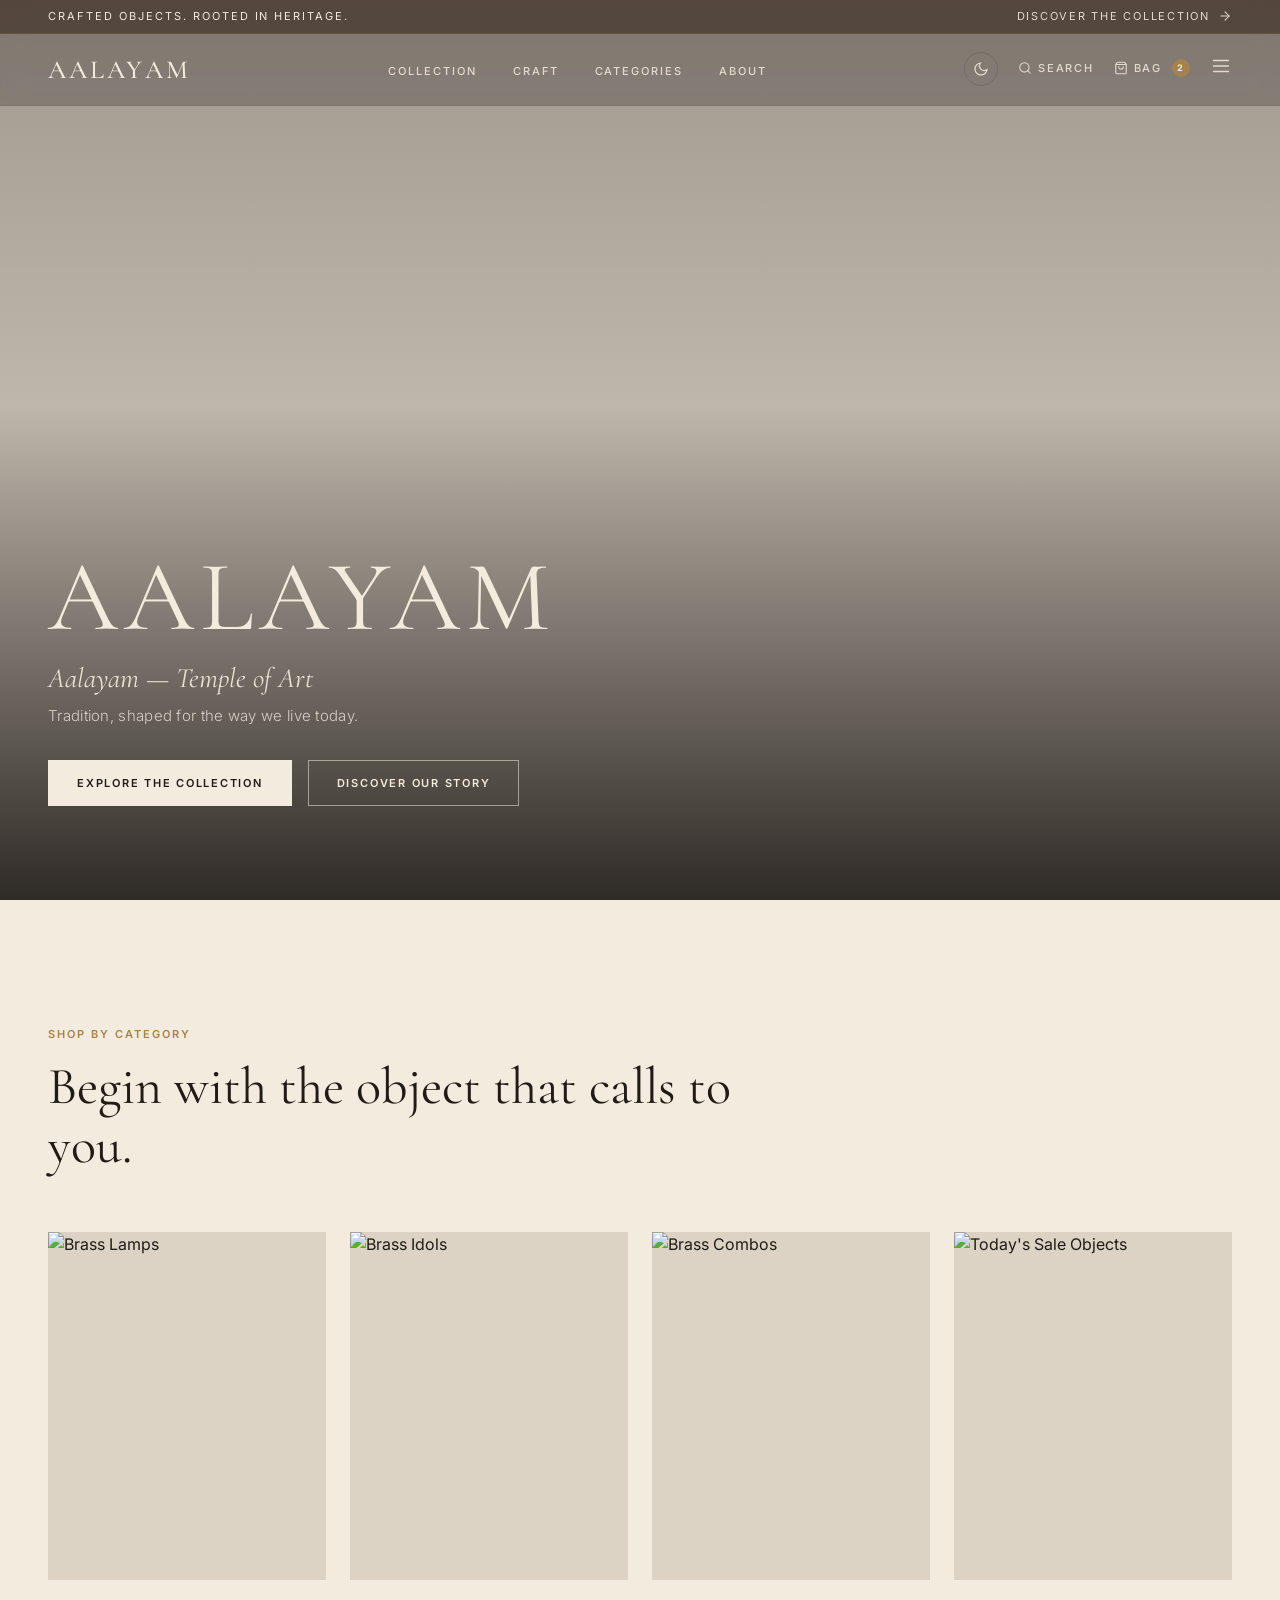
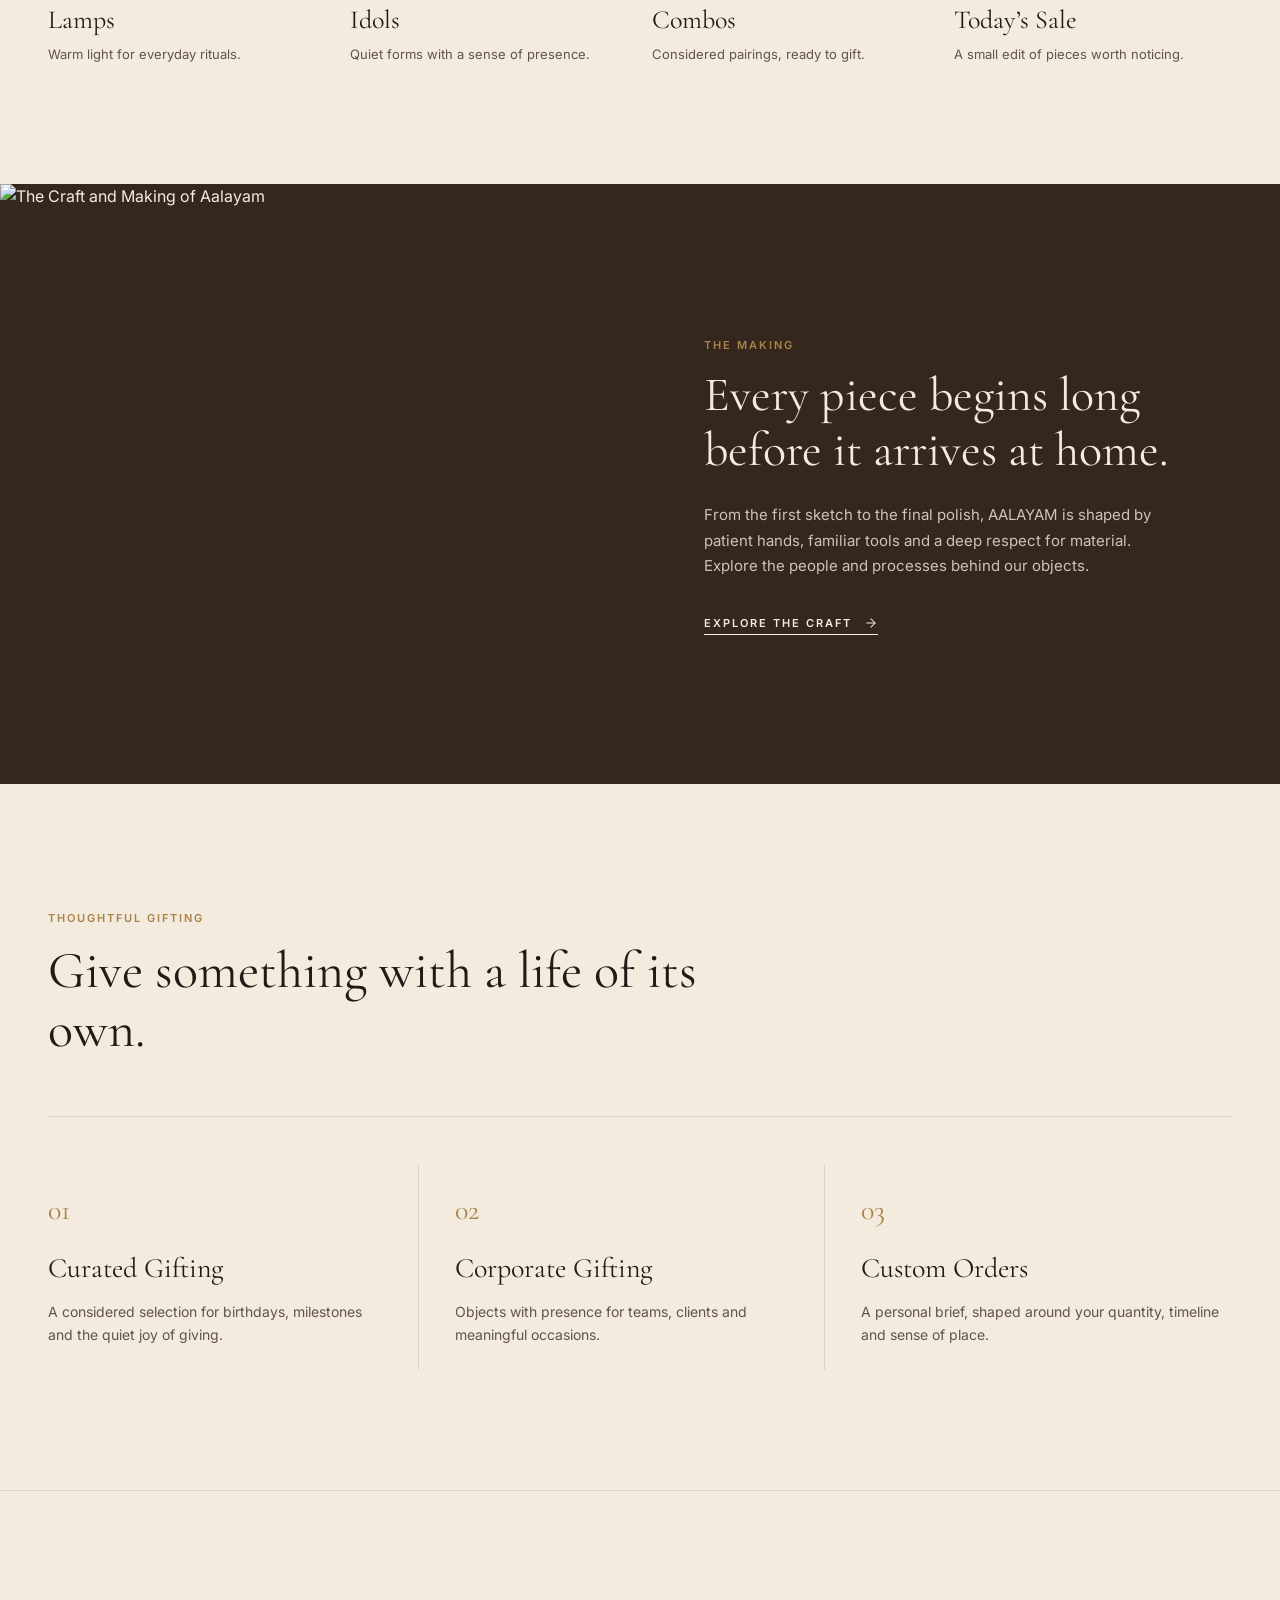
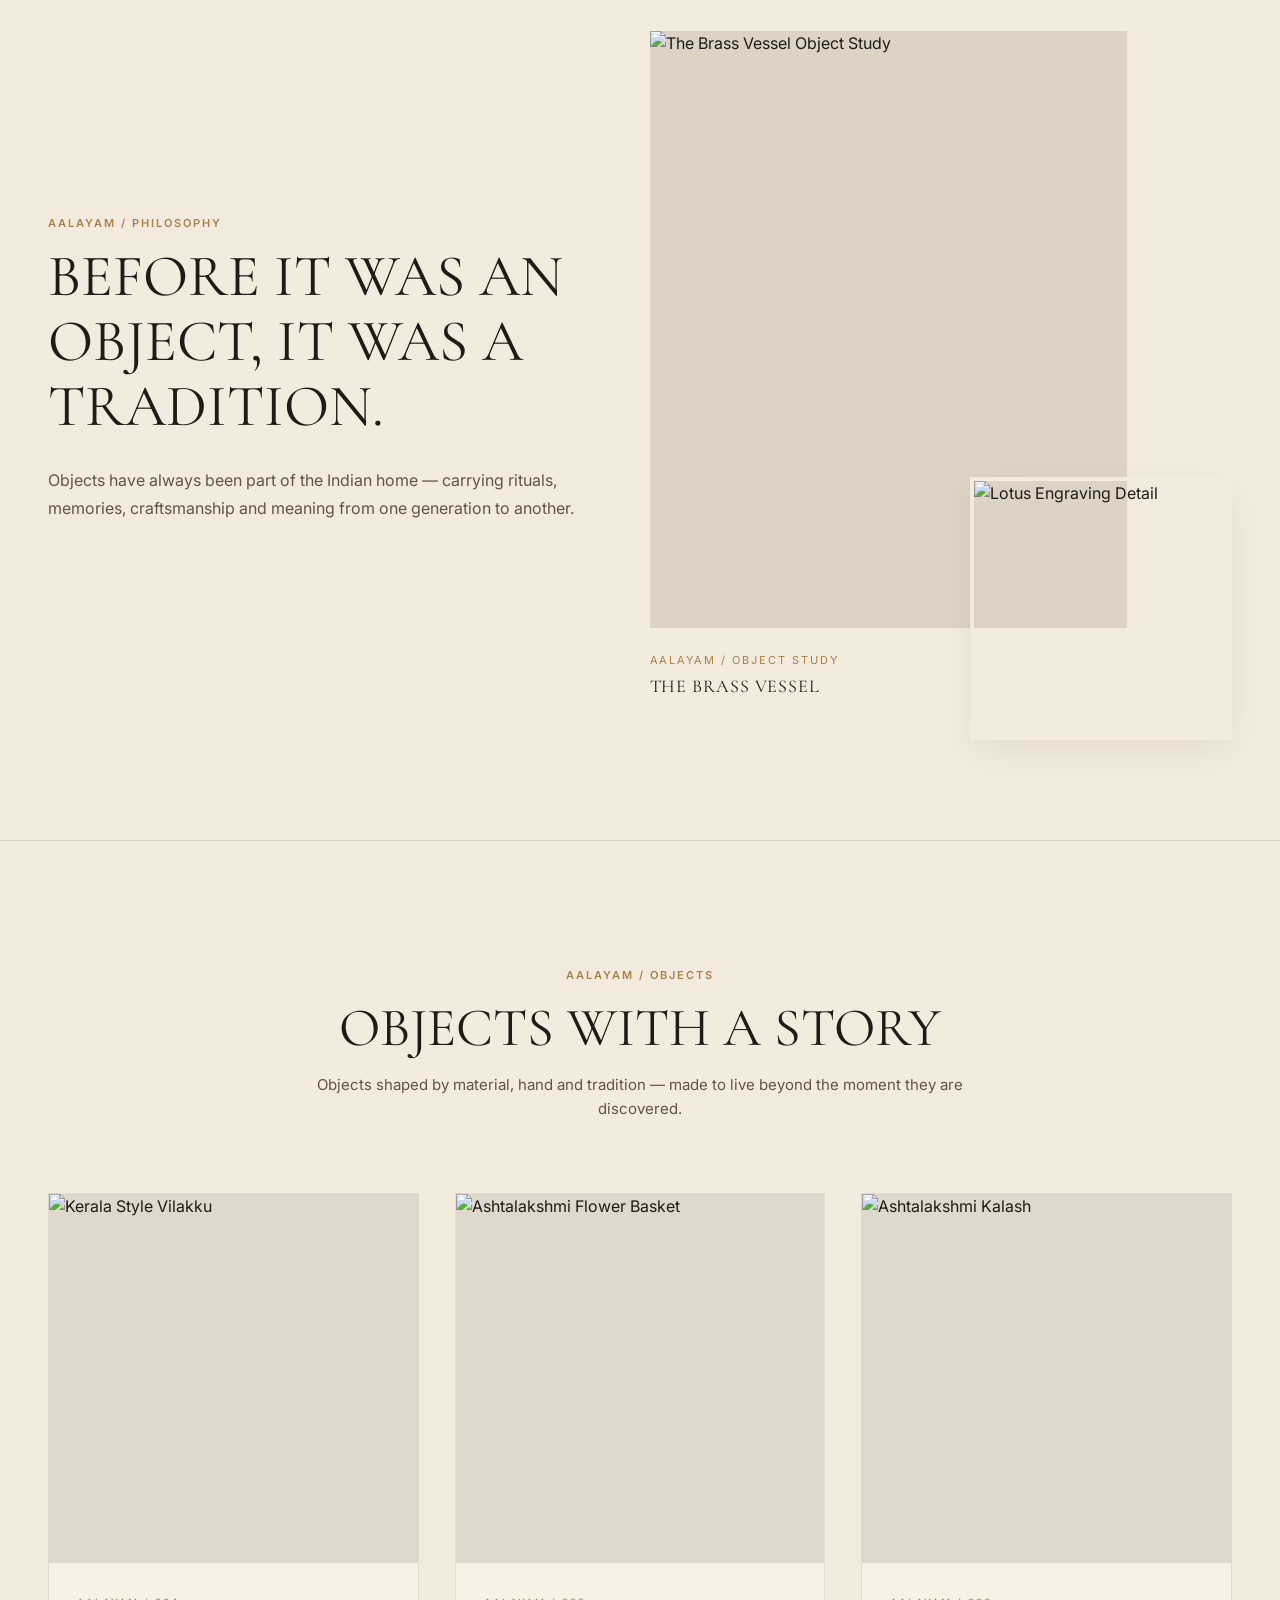
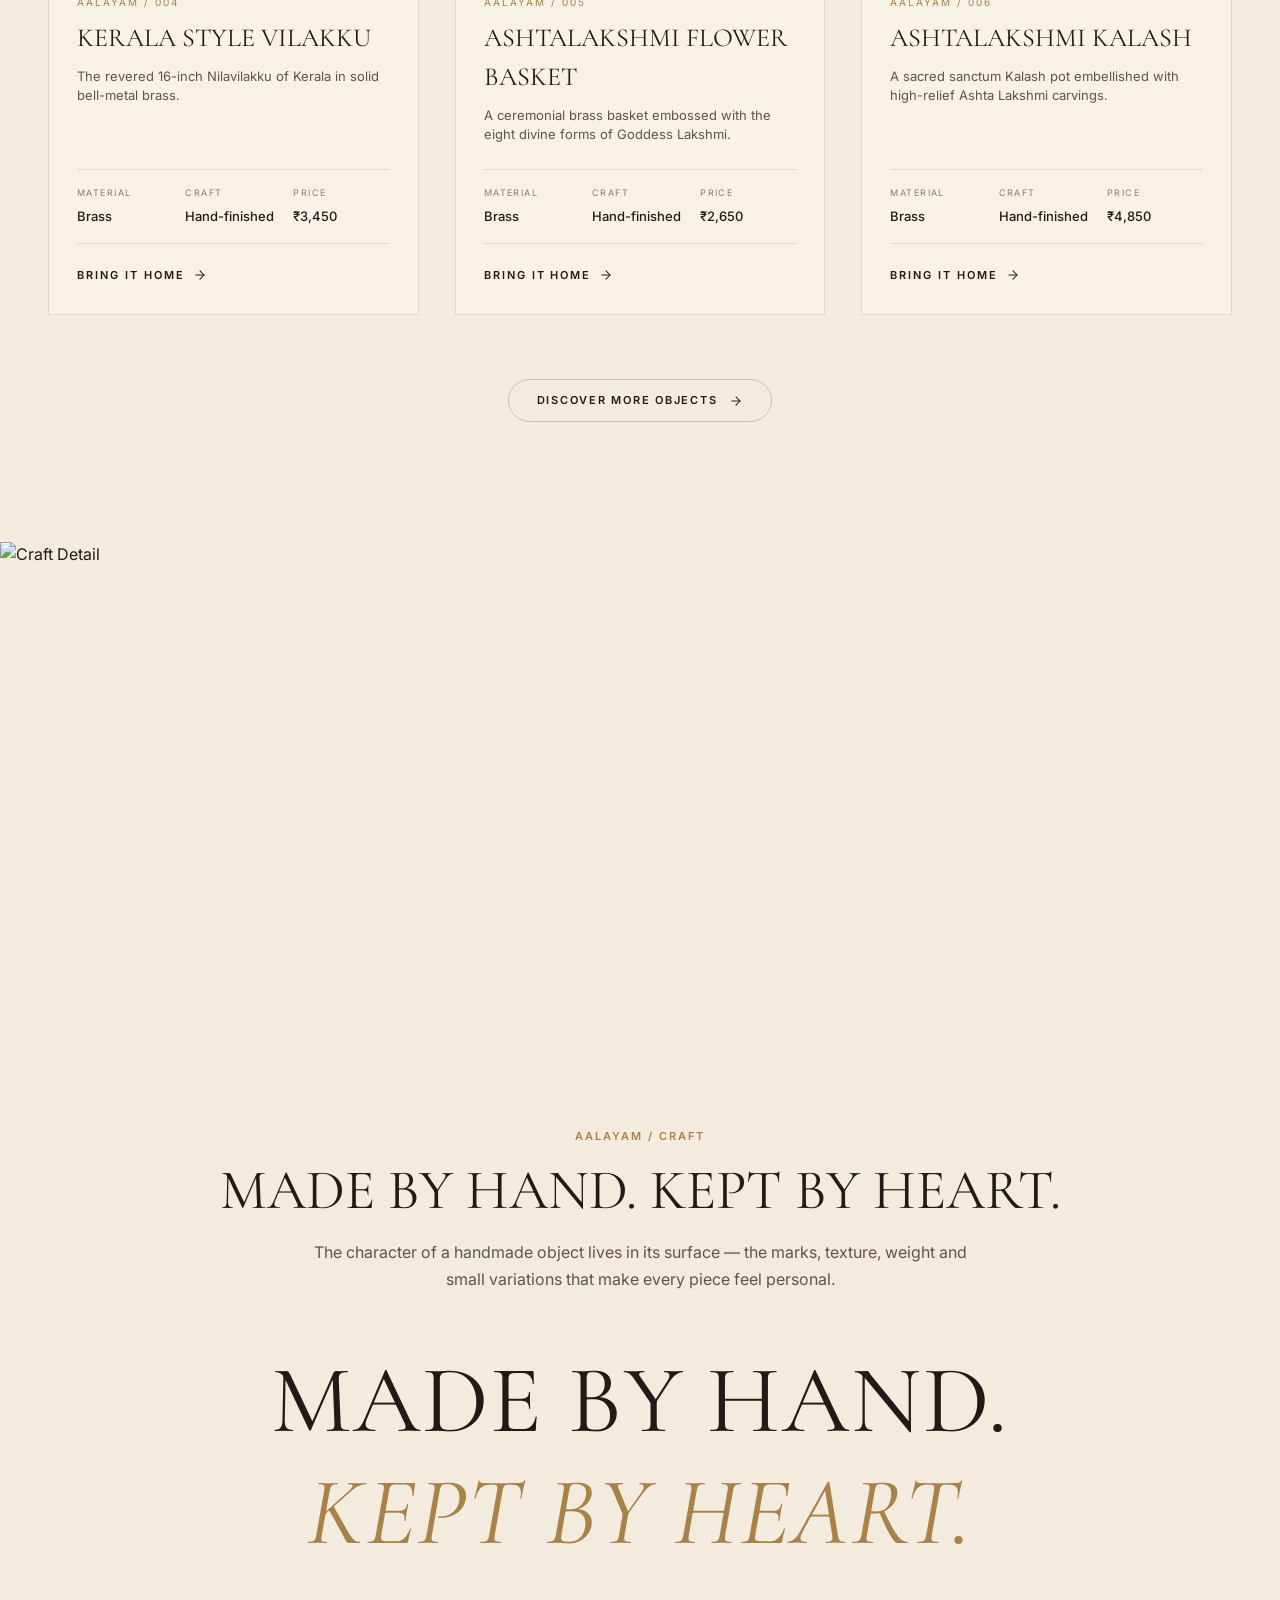
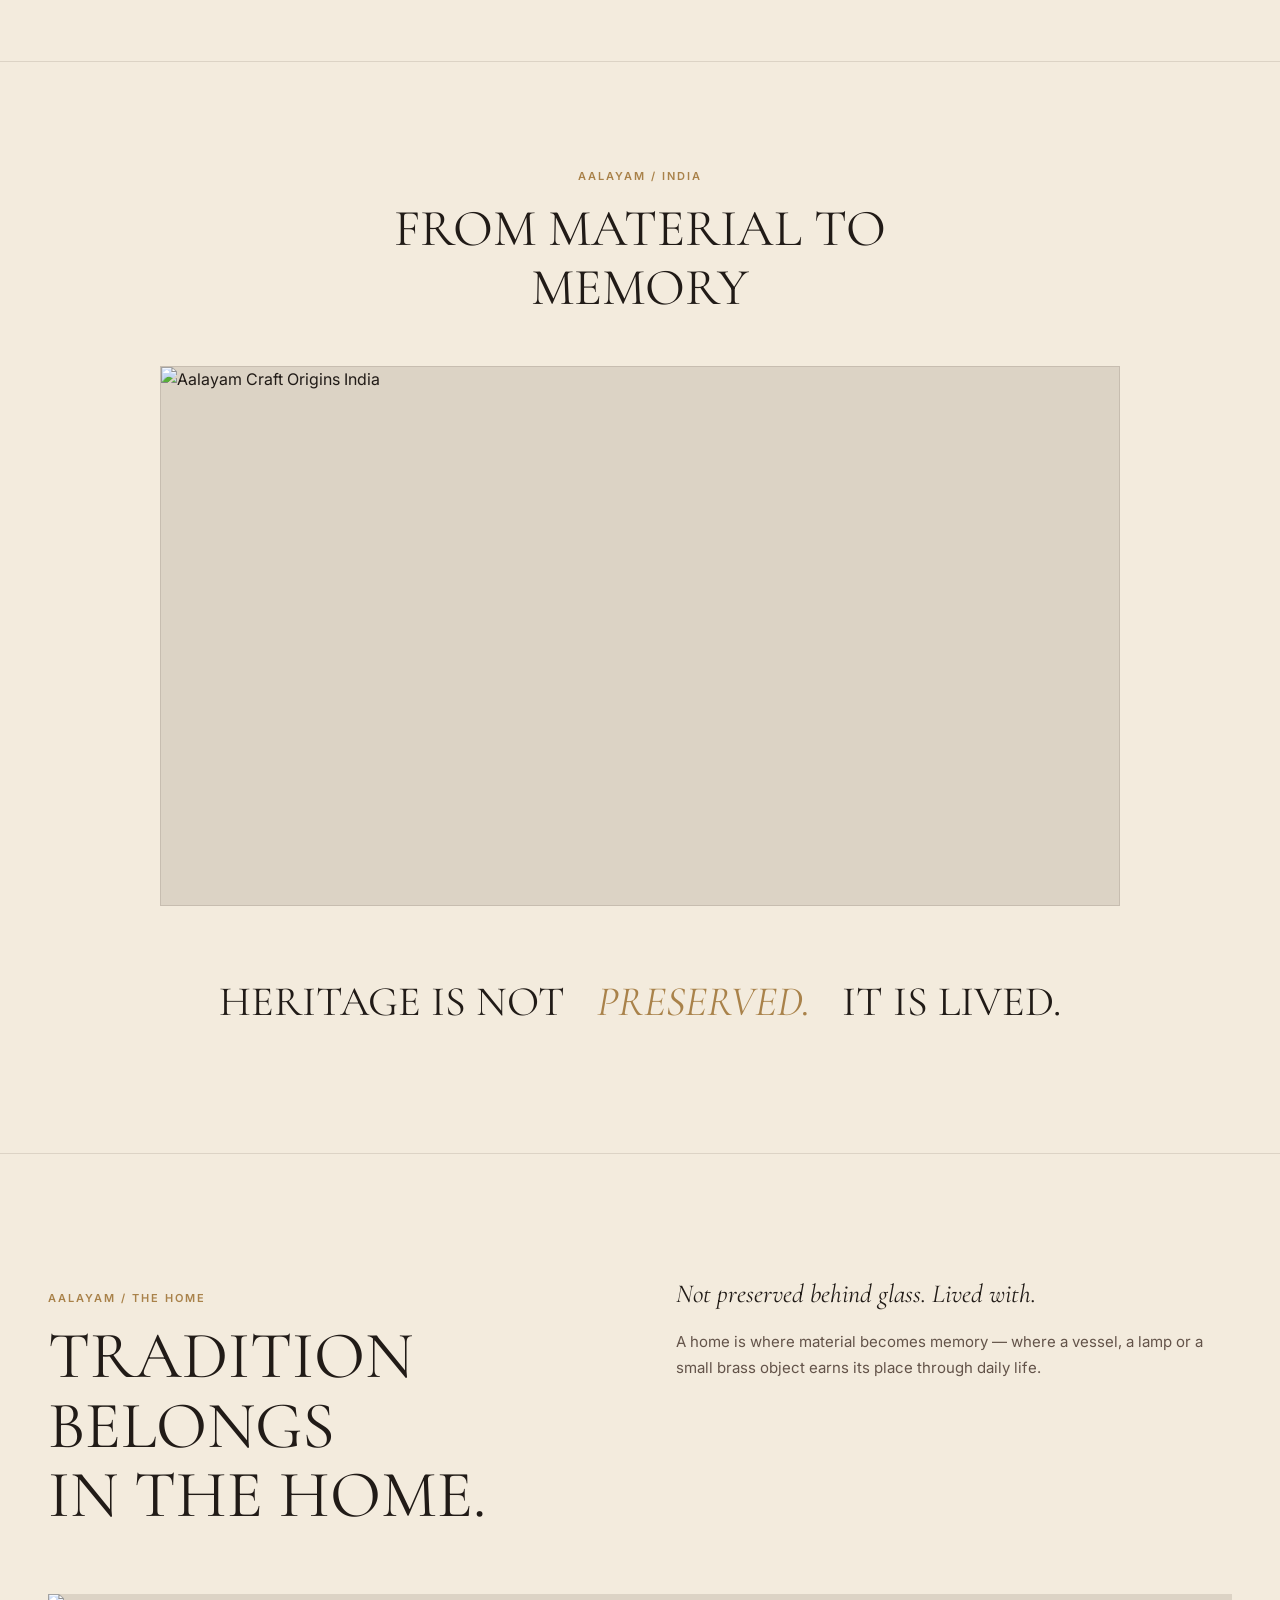
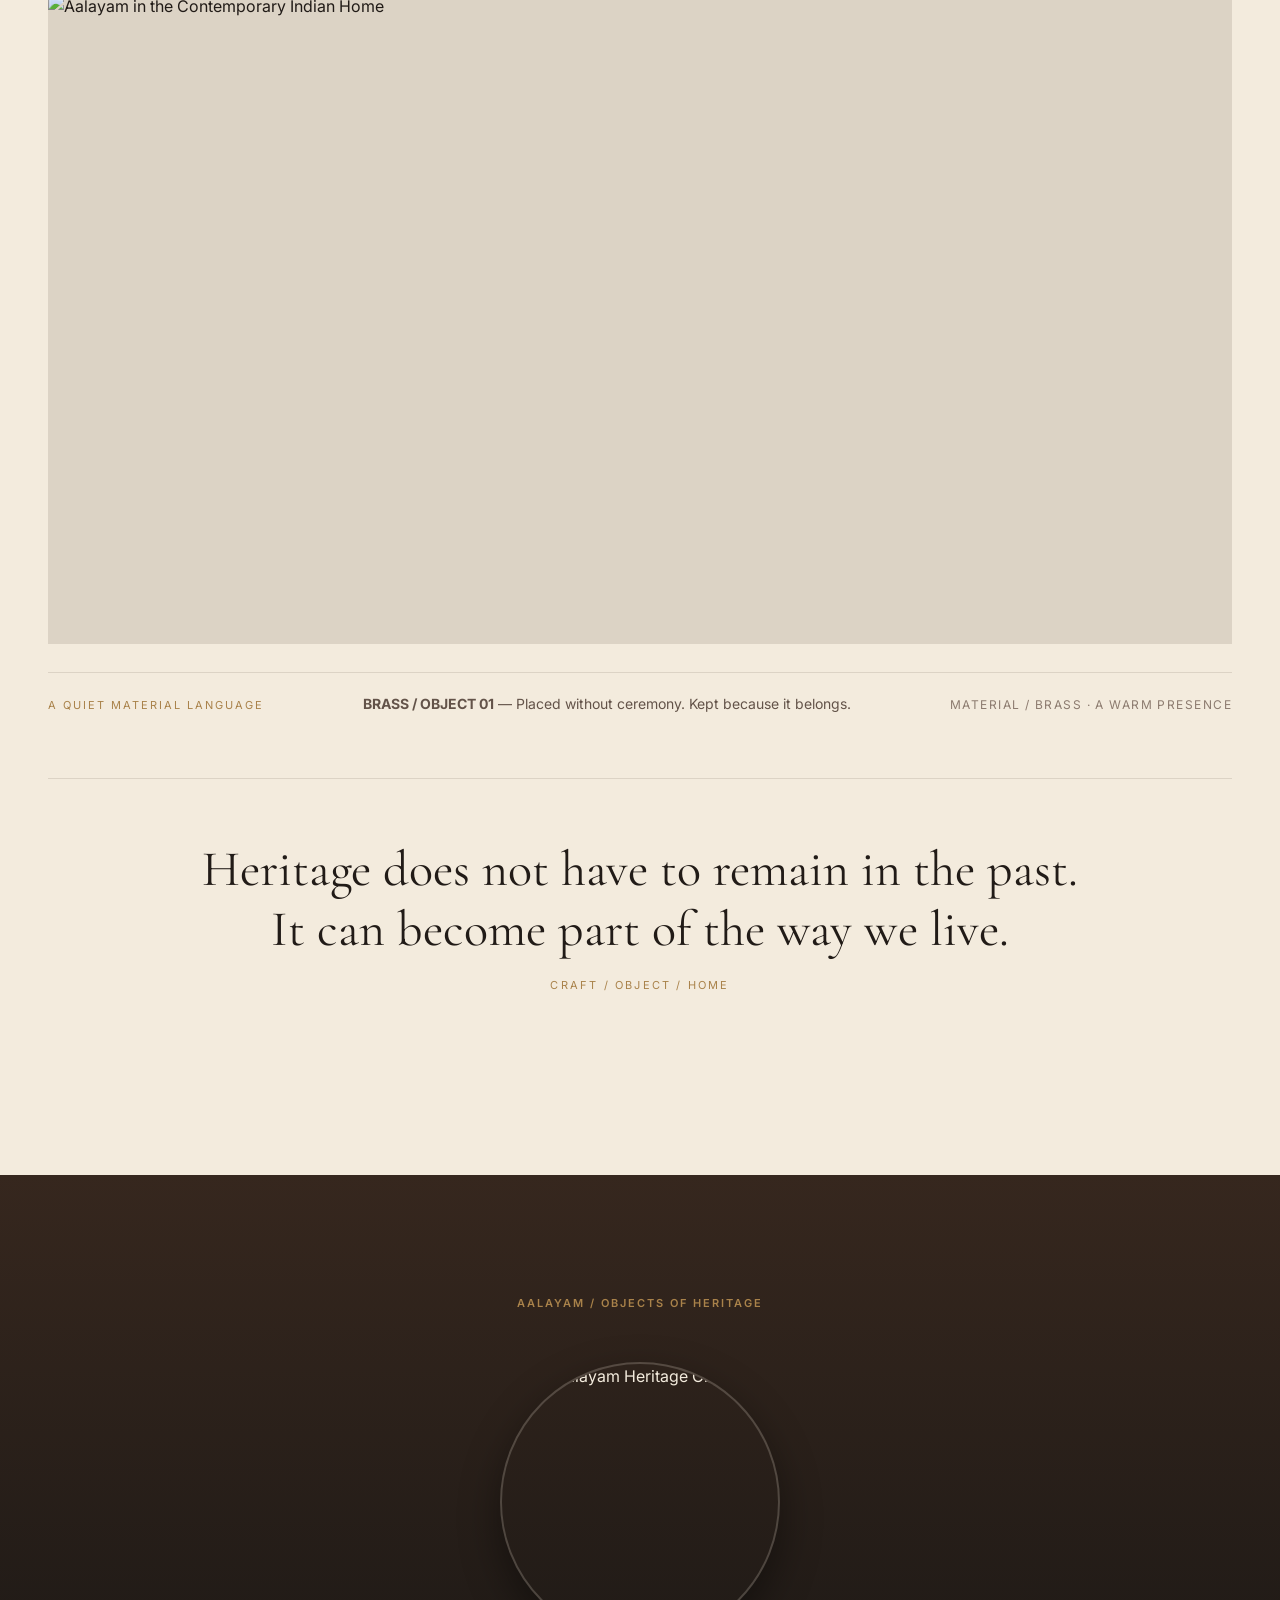
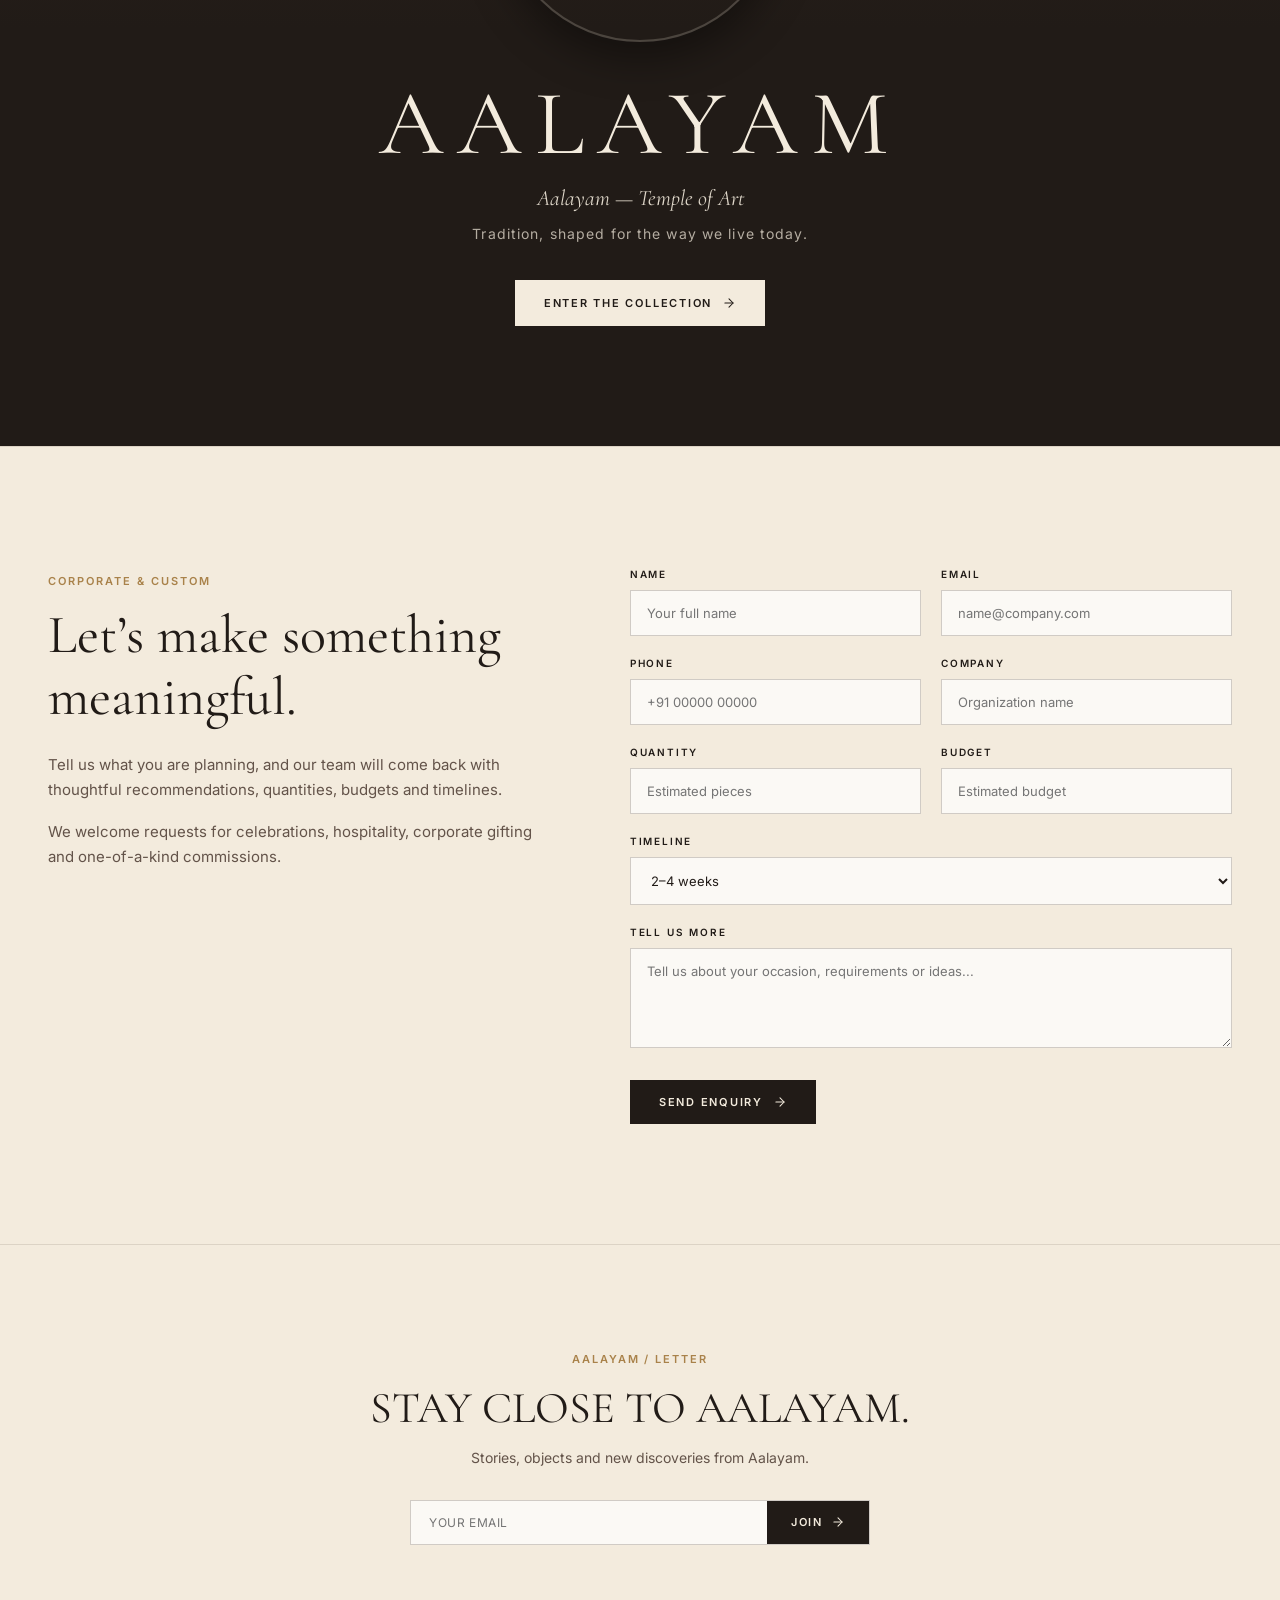
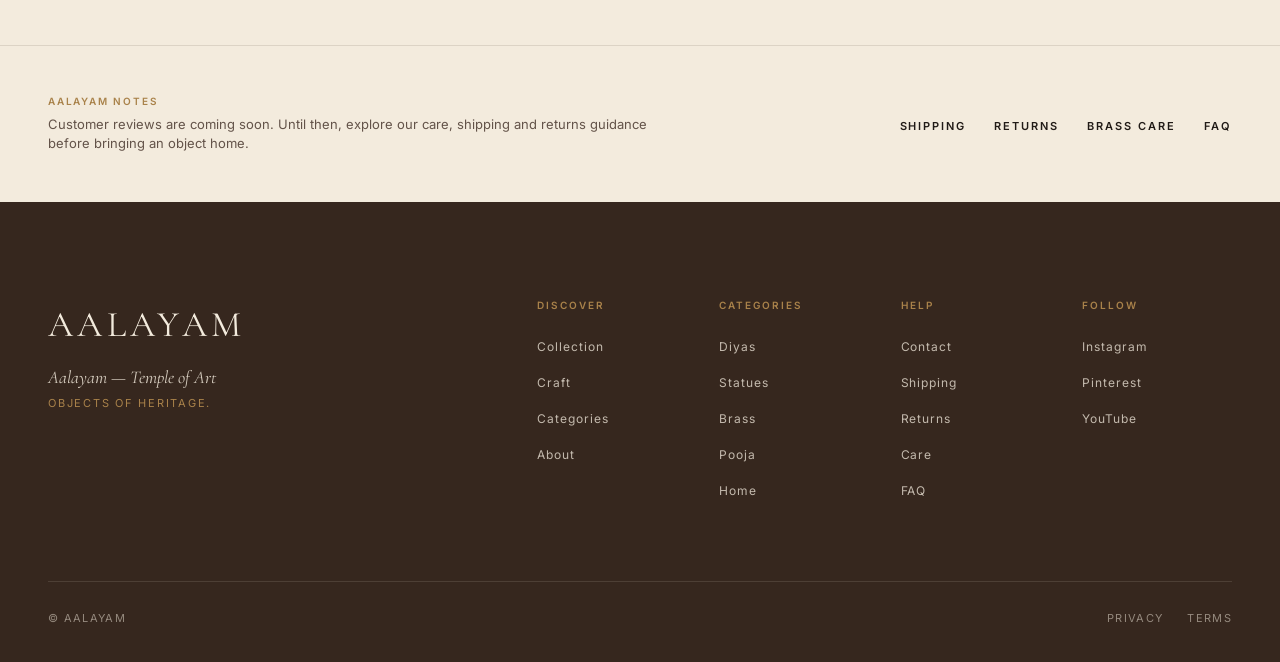
==== index.html @ e284d5bd "first commit" ====
<!DOCTYPE html>
<html lang="en">
<head>
  <meta charset="utf-8">
  <meta name="viewport" content="width=device-width, initial-scale=1.0">
  <title>AALAYAM — Temple of Art</title>
  <meta name="description" content="AALAYAM creates objects of heritage for contemporary homes, thoughtful gifting and meaningful rituals.">
  
  <link rel="icon" href="https://res.cloudinary.com/deukqrxtt/image/upload/v1790051166/Brass_Lotus_Engraving_in_Warm_Light_jmnmju.png">
  <link rel="preconnect" href="https://fonts.googleapis.com">
  <link rel="preconnect" href="https://fonts.gstatic.com" crossorigin>
  <link href="https://fonts.googleapis.com/css2?family=Cormorant+Garamond:ital,wght@0,300;0,400;0,500;0,600;1,400&family=Inter:wght@300;400;500;600;700&display=swap" rel="stylesheet">
  
  <link rel="stylesheet" href="css/styles.css">

  <style>
    /* Home specific styles */
    .hero-section {
      position: relative;
      width: 100%;
      height: 100vh;
      min-height: 650px;
      display: flex;
      align-items: flex-end;
      overflow: hidden;
      padding: 0 48px 94px 48px;
    }

    .hero-video-wrap {
      position: absolute;
      top: 0;
      left: 0;
      width: 100%;
      height: 100%;
      z-index: 1;
    }

    .hero-video-wrap video {
      width: 100%;
      height: 100%;
      object-fit: cover;
      object-position: center;
    }

    .hero-overlay {
      position: absolute;
      top: 0;
      left: 0;
      width: 100%;
      height: 100%;
      background: linear-gradient(180deg, rgba(33, 27, 23, 0.4) 0%, rgba(33, 27, 23, 0.25) 45%, rgba(20, 16, 13, 0.88) 100%);
      z-index: 2;
    }

    .hero-content {
      position: relative;
      z-index: 3;
      max-width: 820px;
      color: #f3ebdd;
    }

    .hero-title {
      font-family: var(--font-serif);
      font-size: clamp(60px, 9vw, 100px);
      font-weight: 400;
      letter-spacing: 0.06em;
      line-height: 0.95;
      margin-bottom: 12px;
      text-transform: uppercase;
    }

    .hero-tagline {
      font-family: var(--font-serif);
      font-size: clamp(20px, 2.5vw, 28px);
      font-style: italic;
      color: rgba(243, 235, 221, 0.92);
      margin-bottom: 6px;
    }

    .hero-subtitle {
      font-size: 15px;
      font-weight: 300;
      letter-spacing: 0.02em;
      color: rgba(243, 235, 221, 0.8);
      margin-bottom: 32px;
    }

    .hero-actions {
      display: flex;
      gap: 16px;
      flex-wrap: wrap;
    }

    /* Category Section */
    .section-category {
      background-color: var(--bg-primary);
      padding: 120px 48px;
    }

    .section-header {
      max-width: 720px;
      margin-bottom: 56px;
    }

    .section-header h2 {
      font-family: var(--font-serif);
      font-size: clamp(34px, 4.2vw, 52px);
      font-weight: 400;
      color: var(--text-primary);
      line-height: 1.15;
    }

    .category-grid {
      display: grid;
      grid-template-columns: repeat(4, 1fr);
      gap: 24px;
    }

    .category-card {
      display: flex;
      flex-direction: column;
      color: inherit;
    }

    .category-card .img-container {
      position: relative;
      width: 100%;
      aspect-ratio: 4 / 5;
      overflow: hidden;
      background-color: var(--border-light);
      margin-bottom: 20px;
    }

    .category-card .img-container img {
      width: 100%;
      height: 100%;
      object-fit: cover;
      transition: transform 0.8s cubic-bezier(0.16, 1, 0.3, 1);
    }

    .category-card:hover .img-container img {
      transform: scale(1.06);
    }

    .category-card h3 {
      font-family: var(--font-serif);
      font-size: 26px;
      font-weight: 400;
      color: var(--text-primary);
      margin-bottom: 6px;
      transition: color 0.3s ease;
    }

    .category-card:hover h3 {
      color: var(--color-gold);
    }

    .category-card p {
      font-size: 13px;
      color: var(--text-secondary);
      line-height: 1.5;
    }

    /* Making Section */
    .section-making {
      background-color: var(--bg-espresso);
      color: #f3ebdd;
      display: grid;
      grid-template-columns: 1fr 1fr;
      min-height: 600px;
    }

    .making-img-wrap {
      position: relative;
      overflow: hidden;
      min-height: 480px;
    }

    .making-img-wrap img {
      width: 100%;
      height: 100%;
      object-fit: cover;
      transition: transform 1.2s cubic-bezier(0.16, 1, 0.3, 1);
    }

    .section-making:hover .making-img-wrap img {
      transform: scale(1.04);
    }

    .making-content-wrap {
      padding: 96px 64px;
      display: flex;
      flex-direction: column;
      justify-content: center;
      max-width: 600px;
    }

    .making-content-wrap h2 {
      font-family: var(--font-serif);
      font-size: clamp(34px, 3.8vw, 48px);
      font-weight: 400;
      line-height: 1.15;
      margin-bottom: 24px;
      color: #f3ebdd;
    }

    .making-content-wrap p {
      font-size: 15px;
      line-height: 1.7;
      color: rgba(243, 235, 221, 0.8);
      margin-bottom: 36px;
    }

    .making-link {
      display: inline-flex;
      align-items: center;
      gap: 12px;
      font-size: 11px;
      font-weight: 600;
      letter-spacing: 0.18em;
      text-transform: uppercase;
      color: #f3ebdd;
      position: relative;
      width: fit-content;
    }

    .making-link::after {
      content: "";
      position: absolute;
      bottom: -4px;
      left: 0;
      width: 100%;
      height: 1px;
      background-color: #f3ebdd;
      transition: width 0.3s ease;
    }

    .making-link:hover::after {
      width: 120%;
    }

    /* Gifting */
    .section-gifting {
      background-color: var(--bg-primary);
      padding: 120px 48px;
    }

    .gifting-grid {
      display: grid;
      grid-template-columns: repeat(3, 1fr);
      gap: 36px;
      margin-top: 56px;
      border-top: 1px solid var(--border-light);
      padding-top: 48px;
    }

    .gifting-card {
      display: flex;
      flex-direction: column;
      padding: 24px 0;
      border-right: 1px solid var(--border-light);
      padding-right: 36px;
    }

    .gifting-card:last-child {
      border-right: none;
      padding-right: 0;
    }

    .gifting-num {
      font-family: var(--font-serif);
      font-size: 28px;
      color: var(--color-gold);
      margin-bottom: 16px;
    }

    .gifting-card h3 {
      font-family: var(--font-serif);
      font-size: 28px;
      font-weight: 400;
      color: var(--text-primary);
      margin-bottom: 12px;
    }

    .gifting-card p {
      font-size: 14px;
      color: var(--text-secondary);
      line-height: 1.6;
    }

    /* Enquiry */
    .section-enquiry {
      background-color: var(--bg-primary);
      padding: 120px 48px;
      border-top: 1px solid var(--border-light);
    }

    .enquiry-layout {
      display: grid;
      grid-template-columns: 1fr 1.2fr;
      gap: 80px;
    }

    .enquiry-intro h2 {
      font-family: var(--font-serif);
      font-size: clamp(36px, 4.5vw, 54px);
      font-weight: 400;
      color: var(--text-primary);
      line-height: 1.15;
      margin-bottom: 24px;
    }

    .enquiry-intro p {
      font-size: 15px;
      color: var(--text-secondary);
      line-height: 1.7;
      margin-bottom: 16px;
    }

    .enquiry-form {
      display: grid;
      grid-template-columns: 1fr 1fr;
      gap: 20px;
    }

    .form-group {
      display: flex;
      flex-direction: column;
    }

    .form-group.full-width {
      grid-column: span 2;
    }

    .form-group label {
      font-size: 10px;
      font-weight: 600;
      letter-spacing: 0.18em;
      text-transform: uppercase;
      color: var(--text-primary);
      margin-bottom: 8px;
    }

    .form-group input, 
    .form-group select, 
    .form-group textarea {
      width: 100%;
      background: var(--input-bg);
      border: 1px solid var(--border-medium);
      padding: 14px 16px;
      font-family: var(--font-sans);
      font-size: 13px;
      color: var(--text-primary);
      outline: none;
      transition: border-color 0.3s ease;
      border-radius: 0;
    }

    .form-group input:focus, 
    .form-group select:focus, 
    .form-group textarea:focus {
      border-color: var(--color-gold);
    }

    .form-group textarea {
      resize: vertical;
      min-height: 100px;
    }

    .form-submit-row {
      grid-column: span 2;
      margin-top: 12px;
    }

    /* Philosophy */
    .section-philosophy {
      background-color: var(--bg-primary);
      padding: 140px 48px;
      border-top: 1px solid var(--border-light);
    }

    .philosophy-layout {
      display: grid;
      grid-template-columns: 1fr 1.1fr;
      gap: 72px;
      align-items: center;
    }

    .philosophy-text-side {
      max-width: 560px;
    }

    .philosophy-text-side h2 {
      font-family: var(--font-serif);
      font-size: clamp(38px, 4.6vw, 60px);
      font-weight: 400;
      color: var(--text-primary);
      line-height: 1.1;
      margin-bottom: 28px;
      text-transform: uppercase;
    }

    .philosophy-text-side p {
      font-size: 16px;
      line-height: 1.7;
      color: var(--text-secondary);
    }

    .philosophy-visual-side {
      position: relative;
    }

    .study-main-img {
      position: relative;
      width: 82%;
      aspect-ratio: 4 / 5;
      overflow: hidden;
      background-color: var(--border-light);
    }

    .study-main-img img {
      width: 100%;
      height: 100%;
      object-fit: cover;
    }

    .study-overlay-detail {
      position: absolute;
      right: 0;
      bottom: -40px;
      width: 45%;
      aspect-ratio: 1 / 1;
      overflow: hidden;
      box-shadow: var(--card-shadow);
      border: 4px solid var(--bg-primary);
    }

    .study-overlay-detail img {
      width: 100%;
      height: 100%;
      object-fit: cover;
    }

    .study-caption {
      margin-top: 24px;
      font-size: 11px;
      letter-spacing: 0.18em;
      text-transform: uppercase;
      color: var(--color-gold);
    }

    .study-caption span {
      display: block;
      color: var(--text-primary);
      font-family: var(--font-serif);
      font-size: 18px;
      letter-spacing: 0.05em;
      margin-top: 4px;
    }

    /* Objects with a Story */
    .section-objects {
      background-color: var(--bg-primary);
      padding: 120px 48px;
      border-top: 1px solid var(--border-light);
    }

    .objects-intro {
      text-align: center;
      max-width: 680px;
      margin: 0 auto 72px auto;
    }

    .objects-intro h2 {
      font-family: var(--font-serif);
      font-size: clamp(36px, 4.5vw, 54px);
      font-weight: 400;
      line-height: 1.15;
      margin-bottom: 14px;
      text-transform: uppercase;
      color: var(--text-primary);
    }

    .objects-intro p {
      font-size: 15px;
      color: var(--text-secondary);
      line-height: 1.6;
    }

    .objects-grid {
      display: grid;
      grid-template-columns: repeat(3, 1fr);
      gap: 36px;
      margin-bottom: 64px;
    }

    .object-card {
      display: flex;
      flex-direction: column;
      border: 1px solid var(--border-light);
      background-color: var(--bg-card);
      overflow: hidden;
      transition: var(--transition);
    }

    .object-card:hover {
      transform: translateY(-4px);
      box-shadow: var(--card-shadow);
      border-color: var(--border-medium);
      background-color: var(--bg-card-hover);
    }

    .object-img-wrap {
      width: 100%;
      aspect-ratio: 1 / 1;
      overflow: hidden;
      background-color: var(--border-light);
    }

    .object-img-wrap img {
      width: 100%;
      height: 100%;
      object-fit: cover;
      transition: transform 0.8s cubic-bezier(0.16, 1, 0.3, 1);
    }

    .object-card:hover .object-img-wrap img {
      transform: scale(1.05);
    }

    .object-info {
      padding: 32px 28px;
      display: flex;
      flex-direction: column;
      flex-grow: 1;
    }

    .object-code {
      font-size: 10px;
      letter-spacing: 0.2em;
      text-transform: uppercase;
      color: var(--color-gold);
      margin-bottom: 8px;
    }

    .object-info h3 {
      font-family: var(--font-serif);
      font-size: 26px;
      font-weight: 400;
      color: var(--text-primary);
      margin-bottom: 10px;
      text-transform: uppercase;
    }

    .object-info .desc {
      font-size: 13px;
      color: var(--text-secondary);
      line-height: 1.5;
      margin-bottom: 24px;
      flex-grow: 1;
    }

    .object-spec-table {
      border-top: 1px solid var(--border-light);
      border-bottom: 1px solid var(--border-light);
      padding: 16px 0;
      margin-bottom: 24px;
      display: grid;
      grid-template-columns: 1fr 1fr 1fr;
      gap: 12px;
    }

    .spec-item .spec-label {
      font-size: 9px;
      letter-spacing: 0.16em;
      text-transform: uppercase;
      color: var(--text-muted);
      display: block;
      margin-bottom: 4px;
    }

    .spec-item .spec-val {
      font-size: 13px;
      font-weight: 500;
      color: var(--text-primary);
    }

    .bring-home-btn {
      display: inline-flex;
      align-items: center;
      gap: 8px;
      font-size: 11px;
      font-weight: 600;
      letter-spacing: 0.18em;
      text-transform: uppercase;
      color: var(--text-primary);
      cursor: pointer;
      background: none;
      border: none;
      padding: 0;
    }

    .bring-home-btn:hover {
      color: var(--color-gold);
    }

    .center-cta {
      display: flex;
      justify-content: center;
    }

    /* Craftsmanship & Statements */
    .section-craft-transition {
      width: 100%;
      height: 480px;
      overflow: hidden;
      position: relative;
    }

    .section-craft-transition img {
      width: 100%;
      height: 100%;
      object-fit: cover;
      object-position: center;
    }

    .craft-intro-box {
      background-color: var(--bg-primary);
      padding: 100px 48px 60px 48px;
      text-align: center;
    }

    .craft-intro-box h2 {
      font-family: var(--font-serif);
      font-size: clamp(34px, 4.5vw, 56px);
      font-weight: 400;
      line-height: 1.15;
      margin-bottom: 16px;
      text-transform: uppercase;
      color: var(--text-primary);
    }

    .craft-intro-box p {
      font-size: 16px;
      color: var(--text-secondary);
      max-width: 680px;
      margin: 0 auto;
      line-height: 1.7;
    }

    .craft-statements-block {
      background-color: var(--bg-primary);
      padding: 0 48px 100px 48px;
      display: flex;
      flex-direction: column;
      align-items: center;
      gap: 16px;
    }

    .statement-big {
      font-family: var(--font-serif);
      font-size: clamp(48px, 7.5vw, 100px);
      line-height: 1;
      text-transform: uppercase;
      color: var(--text-primary);
      font-weight: 400;
      letter-spacing: 0.02em;
      text-align: center;
    }

    .statement-big.italic {
      font-style: italic;
      color: var(--color-gold);
    }

    /* India Craft Map */
    .section-india-map {
      background-color: var(--bg-primary);
      padding: 100px 48px 120px 48px;
      border-top: 1px solid var(--border-light);
    }

    .map-header {
      text-align: center;
      max-width: 640px;
      margin: 0 auto 48px auto;
    }

    .map-header h2 {
      font-family: var(--font-serif);
      font-size: clamp(36px, 4.2vw, 52px);
      font-weight: 400;
      text-transform: uppercase;
      line-height: 1.15;
      color: var(--text-primary);
    }

    .map-graphic-wrap {
      max-width: 960px;
      margin: 0 auto 64px auto;
      border: 1px solid var(--border-light);
      background-color: var(--border-light);
      overflow: hidden;
      aspect-ratio: 16 / 9;
    }

    .map-graphic-wrap img {
      width: 100%;
      height: 100%;
      object-fit: cover;
    }

    .heritage-quote-row {
      display: flex;
      justify-content: center;
      align-items: center;
      gap: 32px;
      flex-wrap: wrap;
      text-align: center;
    }

    .heritage-quote-item {
      font-family: var(--font-serif);
      font-size: clamp(24px, 3.5vw, 42px);
      text-transform: uppercase;
      color: var(--text-primary);
    }

    .heritage-quote-item.accent {
      color: var(--color-gold);
      font-style: italic;
    }

    /* The Home */
    .section-home {
      background-color: var(--bg-primary);
      padding: 120px 48px;
      border-top: 1px solid var(--border-light);
    }

    .home-intro-split {
      display: grid;
      grid-template-columns: 1fr 1fr;
      gap: 72px;
      align-items: baseline;
      margin-bottom: 64px;
    }

    .home-intro-split h2 {
      font-family: var(--font-serif);
      font-size: clamp(40px, 5.2vw, 68px);
      font-weight: 400;
      line-height: 1.05;
      text-transform: uppercase;
      color: var(--text-primary);
    }

    .home-intro-aside h3 {
      font-family: var(--font-serif);
      font-size: 26px;
      font-weight: 400;
      font-style: italic;
      color: var(--text-primary);
      margin-bottom: 16px;
    }

    .home-intro-aside p {
      font-size: 15px;
      line-height: 1.7;
      color: var(--text-secondary);
    }

    .home-interior-visual {
      position: relative;
      margin-bottom: 64px;
    }

    .home-hero-img {
      width: 100%;
      max-height: 650px;
      aspect-ratio: 16 / 9;
      object-fit: cover;
      overflow: hidden;
      background-color: var(--border-light);
    }

    .home-hero-img img {
      width: 100%;
      height: 100%;
      object-fit: cover;
    }

    .home-object-notes {
      margin-top: 28px;
      display: flex;
      justify-content: space-between;
      align-items: baseline;
      border-top: 1px solid var(--border-light);
      padding-top: 20px;
      flex-wrap: wrap;
      gap: 20px;
    }

    .home-object-notes .note-left {
      font-size: 11px;
      letter-spacing: 0.18em;
      text-transform: uppercase;
      color: var(--color-gold);
    }

    .home-object-notes .note-mid {
      font-size: 14px;
      color: var(--text-secondary);
    }

    .home-object-notes .note-right {
      font-size: 12px;
      color: var(--text-muted);
      letter-spacing: 0.12em;
      text-transform: uppercase;
    }

    .home-statement-block {
      text-align: center;
      padding: 60px 0;
      border-top: 1px solid var(--border-light);
    }

    .home-statement-block h2 {
      font-family: var(--font-serif);
      font-size: clamp(32px, 4vw, 50px);
      font-weight: 400;
      line-height: 1.2;
      color: var(--text-primary);
      margin-bottom: 12px;
    }

    .home-statement-block .foot-tag {
      font-size: 11px;
      letter-spacing: 0.2em;
      color: var(--color-gold);
      text-transform: uppercase;
    }

    /* Final Brand Moment */
    .section-final-brand {
      background: linear-gradient(180deg, var(--bg-espresso) 0%, var(--bg-dark) 52%, var(--bg-dark) 100%);
      color: #f3ebdd;
      padding: 120px 48px;
      text-align: center;
      display: flex;
      flex-direction: column;
      align-items: center;
    }

    .final-brass-img {
      width: 280px;
      height: 280px;
      border-radius: 50%;
      overflow: hidden;
      margin: 36px 0;
      box-shadow: 0 16px 40px rgba(0,0,0,0.4);
      border: 2px solid rgba(243, 235, 221, 0.2);
    }

    .final-brass-img img {
      width: 100%;
      height: 100%;
      object-fit: cover;
    }

    .final-logo {
      font-family: var(--font-serif);
      font-size: clamp(52px, 8vw, 92px);
      letter-spacing: 0.14em;
      font-weight: 400;
      text-transform: uppercase;
      line-height: 1;
      margin-bottom: 12px;
      color: #f3ebdd;
    }

    .final-tagline {
      font-family: var(--font-serif);
      font-size: 22px;
      font-style: italic;
      color: rgba(243, 235, 221, 0.9);
      margin-bottom: 8px;
    }

    .final-support {
      font-size: 14px;
      letter-spacing: 0.08em;
      color: rgba(243, 235, 221, 0.7);
      margin-bottom: 36px;
    }

    /* Newsletter */
    .section-newsletter {
      background-color: var(--bg-primary);
      padding: 100px 48px;
      text-align: center;
      border-top: 1px solid var(--border-light);
    }

    .newsletter-box {
      max-width: 580px;
      margin: 0 auto;
    }

    .newsletter-box h2 {
      font-family: var(--font-serif);
      font-size: clamp(32px, 3.8vw, 44px);
      font-weight: 400;
      line-height: 1.2;
      margin-bottom: 12px;
      text-transform: uppercase;
      color: var(--text-primary);
    }

    .newsletter-box p {
      font-size: 14px;
      color: var(--text-secondary);
      margin-bottom: 32px;
    }

    .newsletter-form {
      display: flex;
      max-width: 460px;
      margin: 0 auto;
      border: 1px solid var(--border-medium);
      background-color: var(--input-bg);
    }

    .newsletter-form input {
      flex: 1;
      border: none;
      padding: 14px 18px;
      font-family: var(--font-sans);
      font-size: 12px;
      letter-spacing: 0.05em;
      color: var(--text-primary);
      background: transparent;
      outline: none;
    }

    .newsletter-form button {
      background-color: var(--text-primary);
      color: var(--bg-primary);
      padding: 14px 24px;
      font-size: 11px;
      font-weight: 600;
      letter-spacing: 0.16em;
      text-transform: uppercase;
      display: inline-flex;
      align-items: center;
      gap: 8px;
      transition: var(--transition);
    }

    .newsletter-form button:hover {
      background-color: var(--color-gold);
      color: #fff;
    }

    /* Customer Notes */
    .section-notes {
      background-color: var(--bg-primary);
      padding: 48px;
      border-top: 1px solid var(--border-light);
      display: flex;
      justify-content: space-between;
      align-items: center;
      flex-wrap: wrap;
      gap: 24px;
    }

    .notes-copy {
      max-width: 600px;
    }

    .notes-copy .label {
      font-size: 10px;
      letter-spacing: 0.18em;
      font-weight: 600;
      color: var(--color-gold);
      text-transform: uppercase;
      margin-bottom: 6px;
    }

    .notes-copy p {
      font-size: 13px;
      color: var(--text-secondary);
    }

    .notes-links {
      display: flex;
      gap: 28px;
      list-style: none;
    }

    .notes-links li a {
      font-size: 11px;
      font-weight: 600;
      letter-spacing: 0.18em;
      text-transform: uppercase;
      color: var(--text-primary);
      position: relative;
    }

    .notes-links li a:hover {
      color: var(--color-gold);
    }

    @media (max-width: 1024px) {
      .hero-section, .section-category, .section-gifting, .section-enquiry, 
      .section-philosophy, .section-objects, .section-home, 
      .section-final-brand, .section-newsletter, .section-notes, 
      .craft-intro-box, .craft-statements-block, .section-india-map {
        padding-left: 24px;
        padding-right: 24px;
      }

      .category-grid {
        grid-template-columns: repeat(2, 1fr);
      }

      .section-making {
        grid-template-columns: 1fr;
      }

      .making-content-wrap {
        padding: 64px 24px;
      }

      .gifting-grid {
        grid-template-columns: 1fr;
        gap: 24px;
      }

      .gifting-card {
        border-right: none;
        border-bottom: 1px solid var(--border-light);
        padding-right: 0;
      }

      .enquiry-layout, .philosophy-layout, .home-intro-split {
        grid-template-columns: 1fr;
        gap: 48px;
      }

      .objects-grid {
        grid-template-columns: 1fr;
      }

      .study-main-img {
        width: 100%;
      }
    }

    @media (max-width: 640px) {
      .category-grid {
        grid-template-columns: 1fr;
      }

      .enquiry-form {
        grid-template-columns: 1fr;
      }

      .form-group.full-width {
        grid-column: span 1;
      }

      .hero-actions {
        flex-direction: column;
        width: 100%;
      }

      .hero-actions .btn-solid-cream, 
      .hero-actions .btn-outline-cream {
        width: 100%;
      }
    }
  </style>
</head>
<body>

  <!-- SVG Sprite Definitions -->
  <svg style="display: none;">
    <symbol id="icon-arrow" viewBox="0 0 24 24">
      <path d="M 5 12 L 19 12" stroke="currentColor" stroke-width="1.8" stroke-linecap="round" stroke-linejoin="round" fill="none"/>
      <path d="M 12 5 L 19 12 L 12 19" stroke="currentColor" stroke-width="1.8" stroke-linecap="round" stroke-linejoin="round" fill="none"/>
    </symbol>
    <symbol id="icon-search" viewBox="0 0 24 24">
      <path d="M 4.34 4.34 L 0 0" stroke="currentColor" stroke-width="1.8" stroke-linecap="round" stroke-linejoin="round" fill="none" transform="translate(16.66 16.66)"/>
      <path d="M 0 8 C 0 3.582 3.582 0 8 0 C 12.418 0 16 3.582 16 8 C 16 12.418 12.418 16 8 16 C 3.582 16 0 12.418 0 8 Z" stroke="currentColor" stroke-width="1.8" stroke-linecap="round" stroke-linejoin="round" fill="none" transform="translate(3 3)"/>
    </symbol>
    <symbol id="icon-bag" viewBox="0 0 24 24">
      <path d="M 8 0 C 8 2.209 6.209 4 4 4 C 1.791 4 0 2.209 0 0" stroke="currentColor" stroke-width="1.8" stroke-linecap="round" stroke-linejoin="round" fill="none" transform="translate(8 10)"/>
      <path d="M 0 0 L 17.794 0" stroke="currentColor" stroke-width="1.8" stroke-linecap="round" stroke-linejoin="round" fill="none" transform="translate(3.103 6.034)"/>
      <path d="M 0.4 3.467 C 0.14 3.813 0 4.234 0 4.667 L 0 18 C 0 19.105 0.895 20 2 20 L 16 20 C 17.105 20 18 19.105 18 18 L 18 4.667 C 18 4.234 17.86 3.813 17.6 3.467 L 15.6 0.8 C 15.222 0.296 14.63 0 14 0 L 4 0 C 3.37 0 2.778 0.296 2.4 0.8 Z" stroke="currentColor" stroke-width="1.8" stroke-linecap="round" stroke-linejoin="round" fill="none" transform="translate(3 2)"/>
    </symbol>
    <symbol id="icon-menu" viewBox="0 0 24 24">
      <path d="M 0 0 L 16 0" stroke="currentColor" stroke-width="1.8" stroke-linecap="round" stroke-linejoin="round" fill="none" transform="translate(4 6)"/>
      <path d="M 0 0 L 16 0" stroke="currentColor" stroke-width="1.8" stroke-linecap="round" stroke-linejoin="round" fill="none" transform="translate(4 12)"/>
      <path d="M 0 0 L 16 0" stroke="currentColor" stroke-width="1.8" stroke-linecap="round" stroke-linejoin="round" fill="none" transform="translate(4 18)"/>
    </symbol>
    <symbol id="icon-close" viewBox="0 0 24 24">
      <path d="M 5 5 L 19 19 M 19 5 L 5 19" stroke="currentColor" stroke-width="1.8" stroke-linecap="round" stroke-linejoin="round" fill="none"/>
    </symbol>
  </svg>

  <!-- 1. GLOBAL HEADER -->
  <header class="header-wrapper" id="headerWrapper">
    <div class="announcement-bar">
      <div class="marquee-track">
        <span>CRAFTED OBJECTS. ROOTED IN HERITAGE.</span>
      </div>
      <a href="collection.html" class="collection-link">
        <span>DISCOVER THE COLLECTION</span>
        <svg class="svg-icon"><use href="#icon-arrow"></use></svg>
      </a>
    </div>

    <nav class="nav-bar">
      <a href="index.html" class="brand-logo">AALAYAM</a>

      <ul class="nav-links">
        <li><a href="collection.html">Collection</a></li>
        <li><a href="craft.html">Craft</a></li>
        <li><a href="categories.html">Categories</a></li>
        <li><a href="about.html">About</a></li>
      </ul>

      <ul class="utility-nav">
        <!-- Theme Toggle -->
        <li>
          <button class="theme-toggle-btn" id="themeToggle" title="Toggle Theme" aria-label="Toggle Theme">
            <svg class="svg-icon" viewBox="0 0 24 24" fill="none" stroke="currentColor" stroke-width="1.8">
              <path d="M21 12.79A9 9 0 1 1 11.21 3 7 7 0 0 0 21 12.79z"></path>
            </svg>
          </button>
        </li>
        <li class="hide-mobile">
          <a href="#search" onclick="openGlobalSearch(); return false;">
            <svg class="svg-icon"><use href="#icon-search"></use></svg>
            <span>SEARCH</span>
          </a>
        </li>
        <li>
          <a href="bag.html">
            <svg class="svg-icon"><use href="#icon-bag"></use></svg>
            <span>BAG</span>
            <span class="bag-badge" style="display: none;">0</span>
          </a>
        </li>
        <li>
          <button class="mobile-menu-btn" id="openMobileMenu" aria-label="Open Navigation">
            <svg class="svg-icon" style="width: 22px; height: 22px;"><use href="#icon-menu"></use></svg>
          </button>
        </li>
      </ul>
    </nav>
  </header>

  <!-- Mobile Drawer -->
  <div class="mobile-drawer" id="mobileDrawer">
    <div class="mobile-drawer-header">
      <span class="brand-logo">AALAYAM</span>
      <button id="closeMobileMenu" aria-label="Close Navigation">
        <svg class="svg-icon" style="width: 24px; height: 24px;"><use href="#icon-close"></use></svg>
      </button>
    </div>
    <ul class="mobile-nav-list">
      <li><a href="index.html" class="mobile-link active">HOME</a></li>
      <li><a href="collection.html" class="mobile-link">COLLECTION</a></li>
      <li><a href="craft.html" class="mobile-link">CRAFT</a></li>
      <li><a href="categories.html" class="mobile-link">CATEGORIES</a></li>
      <li><a href="about.html" class="mobile-link">ABOUT</a></li>
      <li><a href="bag.html" class="mobile-link">YOUR BAG</a></li>
      <li><a href="#enquiry" class="mobile-link">CUSTOM ENQUIRY</a></li>
    </ul>
    <div style="font-size: 11px; letter-spacing: 0.16em; color: rgba(243, 235, 221, 0.5);">
      © AALAYAM. ROOTED IN HERITAGE.
    </div>
  </div>

  <main>
    <!-- 2. CINEMATIC OPENING (HERO SECTION) -->
    <section class="hero-section" id="hero">
      <div class="hero-video-wrap">
        <video autoplay loop muted playsinline poster="https://res.cloudinary.com/deukqrxtt/image/upload/v1790051166/Sunlit_Antique_Brass_Urn_with_Flowers_aonm8t.png">
          <source src="https://res.cloudinary.com/deukqrxtt/video/upload/v1789891479/0920_ki5ewj.mp4" type="video/mp4">
          Your browser does not support the video tag.
        </video>
      </div>
      <div class="hero-overlay"></div>

      <div class="hero-content">
        <h1 class="hero-title">AALAYAM</h1>
        <p class="hero-tagline">Aalayam — Temple of Art</p>
        <p class="hero-subtitle">Tradition, shaped for the way we live today.</p>
        
        <div class="hero-actions">
          <a href="collection.html" class="btn-solid-cream">
            <span>EXPLORE THE COLLECTION</span>
          </a>
          <a href="about.html" class="btn-outline-cream">
            <span>DISCOVER OUR STORY</span>
          </a>
        </div>
      </div>
    </section>

    <!-- 3. SHOP BY CATEGORY -->
    <section class="section-category" id="categories">
      <div class="section-header">
        <span class="kicker">SHOP BY CATEGORY</span>
        <h2>Begin with the object that calls to you.</h2>
      </div>

      <div class="category-grid">
        <a href="categories.html?filter=diyas" class="category-card">
          <div class="img-container">
            <img src="https://res.cloudinary.com/deukqrxtt/image/upload/v1790051166/Sunlit_Antique_Brass_Urn_with_Flowers_aonm8t.png" alt="Brass Lamps" loading="lazy">
          </div>
          <h3>Lamps</h3>
          <p>Warm light for everyday rituals.</p>
        </a>

        <a href="categories.html?filter=statues" class="category-card">
          <div class="img-container">
            <img src="https://res.cloudinary.com/deukqrxtt/image/upload/v1790051166/Brass_Lotus_Engraving_in_Warm_Light_jmnmju.png" alt="Brass Idols" loading="lazy">
          </div>
          <h3>Idols</h3>
          <p>Quiet forms with a sense of presence.</p>
        </a>

        <a href="categories.html?filter=combos" class="category-card">
          <div class="img-container">
            <img src="https://res.cloudinary.com/deukqrxtt/image/upload/v1790051162/aalayam1_2_tkqv2u.jpg" alt="Brass Combos" loading="lazy">
          </div>
          <h3>Combos</h3>
          <p>Considered pairings, ready to gift.</p>
        </a>

        <a href="categories.html?filter=all" class="category-card">
          <div class="img-container">
            <img src="https://res.cloudinary.com/deukqrxtt/image/upload/v1790051166/Sunlit_Antique_Brass_Urn_with_Flowers_aonm8t.png" alt="Today's Sale Objects" loading="lazy">
          </div>
          <h3>Today’s Sale</h3>
          <p>A small edit of pieces worth noticing.</p>
        </a>
      </div>
    </section>

    <!-- 4. THE MAKING STORY -->
    <section class="section-making" id="craft">
      <div class="making-img-wrap">
        <img src="https://framerusercontent.com/images/XN1TT1V5VGs1bx8Knwt8WIBxYA.png" alt="The Craft and Making of Aalayam" loading="lazy">
      </div>
      <div class="making-content-wrap">
        <span class="kicker kicker-dark">THE MAKING</span>
        <h2>Every piece begins long before it arrives at home.</h2>
        <p>From the first sketch to the final polish, AALAYAM is shaped by patient hands, familiar tools and a deep respect for material. Explore the people and processes behind our objects.</p>
        <a href="craft.html" class="making-link">
          <span>EXPLORE THE CRAFT</span>
          <svg class="svg-icon"><use href="#icon-arrow"></use></svg>
        </a>
      </div>
    </section>

    <!-- 5. THOUGHTFUL GIFTING -->
    <section class="section-gifting">
      <div class="section-header">
        <span class="kicker">THOUGHTFUL GIFTING</span>
        <h2>Give something with a life of its own.</h2>
      </div>

      <div class="gifting-grid">
        <a href="#enquiry" class="gifting-card">
          <span class="gifting-num">01</span>
          <h3>Curated Gifting</h3>
          <p>A considered selection for birthdays, milestones and the quiet joy of giving.</p>
        </a>

        <a href="#enquiry" class="gifting-card">
          <span class="gifting-num">02</span>
          <h3>Corporate Gifting</h3>
          <p>Objects with presence for teams, clients and meaningful occasions.</p>
        </a>

        <a href="#enquiry" class="gifting-card">
          <span class="gifting-num">03</span>
          <h3>Custom Orders</h3>
          <p>A personal brief, shaped around your quantity, timeline and sense of place.</p>
        </a>
      </div>
    </section>

    <!-- 7. AALAYAM PHILOSOPHY / OBJECT STUDY -->
    <section class="section-philosophy" id="about">
      <div class="philosophy-layout">
        <div class="philosophy-text-side">
          <span class="kicker">AALAYAM / PHILOSOPHY</span>
          <h2>BEFORE IT WAS AN OBJECT, IT WAS A TRADITION.</h2>
          <p>Objects have always been part of the Indian home — carrying rituals, memories, craftsmanship and meaning from one generation to another.</p>
        </div>

        <div class="philosophy-visual-side">
          <div class="study-main-img">
            <img src="https://res.cloudinary.com/deukqrxtt/image/upload/v1790051166/Sunlit_Antique_Brass_Urn_with_Flowers_aonm8t.png" alt="The Brass Vessel Object Study" loading="lazy">
          </div>
          <div class="study-overlay-detail">
            <img src="https://res.cloudinary.com/deukqrxtt/image/upload/v1790051166/Brass_Lotus_Engraving_in_Warm_Light_jmnmju.png" alt="Lotus Engraving Detail" loading="lazy">
          </div>
          <div class="study-caption">
            AALAYAM / OBJECT STUDY
            <span>THE BRASS VESSEL</span>
          </div>
        </div>
      </div>
    </section>

    <!-- 8. OBJECTS WITH A STORY -->
    <section class="section-objects" id="collection">
      <div class="objects-intro">
        <span class="kicker">AALAYAM / OBJECTS</span>
        <h2>OBJECTS WITH A STORY</h2>
        <p>Objects shaped by material, hand and tradition — made to live beyond the moment they are discovered.</p>
      </div>

      <div class="objects-grid">
        <!-- Product 1 -->
        <div class="object-card">
          <div class="object-img-wrap">
            <img src="https://res.cloudinary.com/deukqrxtt/image/upload/v1794111889/Kerala_Style_Vilakku_Pro_06_6_lsrozw.jpg" alt="Kerala Style Vilakku" loading="lazy">
          </div>
          <div class="object-info">
            <span class="object-code">AALAYAM / 004</span>
            <h3><a href="product.html?id=004" style="color: inherit; text-decoration: none;">KERALA STYLE VILAKKU</a></h3>
            <p class="desc">The revered 16-inch Nilavilakku of Kerala in solid bell-metal brass.</p>
            
            <div class="object-spec-table">
              <div class="spec-item">
                <span class="spec-label">MATERIAL</span>
                <span class="spec-val">Brass</span>
              </div>
              <div class="spec-item">
                <span class="spec-label">CRAFT</span>
                <span class="spec-val">Hand-finished</span>
              </div>
              <div class="spec-item">
                <span class="spec-label">PRICE</span>
                <span class="spec-val">₹3,450</span>
              </div>
            </div>

            <button class="bring-home-btn" onclick="event.stopPropagation(); addToCart({id: '004', name: 'KERALA STYLE VILAKKU', code: 'AALAYAM / 004', price: 3450, image: 'https://res.cloudinary.com/deukqrxtt/image/upload/v1794111889/Kerala_Style_Vilakku_Pro_06_6_lsrozw.jpg', material: 'Solid Bell-Metal Brass'})">
              <span>BRING IT HOME</span>
              <svg class="svg-icon"><use href="#icon-arrow"></use></svg>
            </button>
          </div>
        </div>

        <!-- Product 2 -->
        <div class="object-card">
          <div class="object-img-wrap">
            <img src="https://res.cloudinary.com/deukqrxtt/image/upload/v1794112137/Ashtalakshmi_Flower_Basket_Pro_03_5_vmadyc.jpg" alt="Ashtalakshmi Flower Basket" loading="lazy">
          </div>
          <div class="object-info">
            <span class="object-code">AALAYAM / 005</span>
            <h3><a href="product.html?id=005" style="color: inherit; text-decoration: none;">ASHTALAKSHMI FLOWER BASKET</a></h3>
            <p class="desc">A ceremonial brass basket embossed with the eight divine forms of Goddess Lakshmi.</p>
            
            <div class="object-spec-table">
              <div class="spec-item">
                <span class="spec-label">MATERIAL</span>
                <span class="spec-val">Brass</span>
              </div>
              <div class="spec-item">
                <span class="spec-label">CRAFT</span>
                <span class="spec-val">Hand-finished</span>
              </div>
              <div class="spec-item">
                <span class="spec-label">PRICE</span>
                <span class="spec-val">₹2,650</span>
              </div>
            </div>

            <button class="bring-home-btn" onclick="event.stopPropagation(); addToCart({id: '005', name: 'ASHTALAKSHMI FLOWER BASKET', code: 'AALAYAM / 005', price: 2650, image: 'https://res.cloudinary.com/deukqrxtt/image/upload/v1794112137/Ashtalakshmi_Flower_Basket_Pro_03_5_vmadyc.jpg', material: 'Solid Brass · Ashta Lakshmi Reliefs'})">
              <span>BRING IT HOME</span>
              <svg class="svg-icon"><use href="#icon-arrow"></use></svg>
            </button>
          </div>
        </div>

        <!-- Product 3 -->
        <div class="object-card">
          <div class="object-img-wrap">
            <img src="https://res.cloudinary.com/deukqrxtt/image/upload/v1794112236/Ashtalakshmi_Kalash_Pro_02_2_rvsrhb.jpg" alt="Ashtalakshmi Kalash" loading="lazy">
          </div>
          <div class="object-info">
            <span class="object-code">AALAYAM / 006</span>
            <h3><a href="product.html?id=006" style="color: inherit; text-decoration: none;">ASHTALAKSHMI KALASH</a></h3>
            <p class="desc">A sacred sanctum Kalash pot embellished with high-relief Ashta Lakshmi carvings.</p>
            
            <div class="object-spec-table">
              <div class="spec-item">
                <span class="spec-label">MATERIAL</span>
                <span class="spec-val">Brass</span>
              </div>
              <div class="spec-item">
                <span class="spec-label">CRAFT</span>
                <span class="spec-val">Hand-finished</span>
              </div>
              <div class="spec-item">
                <span class="spec-label">PRICE</span>
                <span class="spec-val">₹4,850</span>
              </div>
            </div>

            <button class="bring-home-btn" onclick="event.stopPropagation(); addToCart({id: '006', name: 'ASHTALAKSHMI KALASH', code: 'AALAYAM / 006', price: 4850, image: 'https://res.cloudinary.com/deukqrxtt/image/upload/v1794112236/Ashtalakshmi_Kalash_Pro_02_2_rvsrhb.jpg', material: 'Heavy Solid Brass · 1.8 kg'})">
              <span>BRING IT HOME</span>
              <svg class="svg-icon"><use href="#icon-arrow"></use></svg>
            </button>
          </div>
        </div>
      </div>

      <div class="center-cta">
        <a href="categories.html" class="btn-pill">
          <span>DISCOVER MORE OBJECTS</span>
          <svg class="svg-icon"><use href="#icon-arrow"></use></svg>
        </a>
      </div>
    </section>

    <!-- 9. CRAFTSMANSHIP -->
    <section class="craftsmanship-section">
      <div class="section-craft-transition">
        <img src="https://res.cloudinary.com/deukqrxtt/image/upload/v1790051166/Brass_Lotus_Engraving_in_Warm_Light_jmnmju.png" alt="Craft Detail" loading="lazy">
      </div>

      <div class="craft-intro-box">
        <span class="kicker">AALAYAM / CRAFT</span>
        <h2>MADE BY HAND. KEPT BY HEART.</h2>
        <p>The character of a handmade object lives in its surface — the marks, texture, weight and small variations that make every piece feel personal.</p>
      </div>

      <div class="craft-statements-block">
        <div class="statement-big">MADE BY HAND.</div>
        <div class="statement-big italic">KEPT BY HEART.</div>
      </div>
    </section>

    <!-- 10. INDIA CRAFT MAP -->
    <section class="section-india-map">
      <div class="map-header">
        <span class="kicker">AALAYAM / INDIA</span>
        <h2>FROM MATERIAL TO MEMORY</h2>
      </div>

      <div class="map-graphic-wrap">
        <img src="https://framerusercontent.com/images/XN1TT1V5VGs1bx8Knwt8WIBxYA.png" alt="Aalayam Craft Origins India" loading="lazy">
      </div>

      <div class="heritage-quote-row">
        <div class="heritage-quote-item">HERITAGE IS NOT</div>
        <div class="heritage-quote-item accent">PRESERVED.</div>
        <div class="heritage-quote-item">IT IS LIVED.</div>
      </div>
    </section>

    <!-- 11. THE HOME -->
    <section class="section-home" id="home">
      <div class="home-intro-split">
        <div>
          <span class="kicker">AALAYAM / THE HOME</span>
          <h2>TRADITION<br>BELONGS<br>IN THE HOME.</h2>
        </div>
        <div class="home-intro-aside">
          <h3>Not preserved behind glass. Lived with.</h3>
          <p>A home is where material becomes memory — where a vessel, a lamp or a small brass object earns its place through daily life.</p>
        </div>
      </div>

      <div class="home-interior-visual">
        <div class="home-hero-img">
          <img src="https://res.cloudinary.com/deukqrxtt/image/upload/v1790051162/aalayam1_2_tkqv2u.jpg" alt="Aalayam in the Contemporary Indian Home" loading="lazy">
        </div>

        <div class="home-object-notes">
          <span class="note-left">A QUIET MATERIAL LANGUAGE</span>
          <div class="note-mid">
            <strong>BRASS / OBJECT 01</strong> — Placed without ceremony. Kept because it belongs.
          </div>
          <span class="note-right">MATERIAL / BRASS · A warm presence</span>
        </div>
      </div>

      <div class="home-statement-block">
        <h2>Heritage does not have to remain in the past.<br>It can become part of the way we live.</h2>
        <span class="foot-tag">CRAFT / OBJECT / HOME</span>
      </div>
    </section>

    <!-- 12. FINAL BRAND MOMENT -->
    <section class="section-final-brand">
      <span class="kicker kicker-dark">AALAYAM / OBJECTS OF HERITAGE</span>

      <div class="final-brass-img">
        <img src="https://res.cloudinary.com/deukqrxtt/image/upload/v1790051162/aalayam1_2_tkqv2u.jpg" alt="Aalayam Heritage Object" loading="lazy">
      </div>

      <h2 class="final-logo">AALAYAM</h2>
      <p class="final-tagline">Aalayam — Temple of Art</p>
      <p class="final-support">Tradition, shaped for the way we live today.</p>

      <a href="collection.html" class="btn-solid-cream">
        <span>ENTER THE COLLECTION</span>
        <svg class="svg-icon"><use href="#icon-arrow"></use></svg>
      </a>
    </section>

    

    <!-- CORPORATE & CUSTOM ENQUIRY (PLACED IN THE LAST) -->
    <!-- 6. CORPORATE & CUSTOM ENQUIRY -->
    <section class="section-enquiry" id="enquiry">
      <div class="enquiry-layout">
        <div class="enquiry-intro">
          <span class="kicker">CORPORATE & CUSTOM</span>
          <h2>Let’s make something meaningful.</h2>
          <p>Tell us what you are planning, and our team will come back with thoughtful recommendations, quantities, budgets and timelines.</p>
          <p>We welcome requests for celebrations, hospitality, corporate gifting and one-of-a-kind commissions.</p>
        </div>

        <form class="enquiry-form" onsubmit="event.preventDefault(); showToast('Enquiry received. We will connect soon.'); this.reset();">
          <div class="form-group">
            <label for="name">NAME</label>
            <input type="text" id="name" name="name" required placeholder="Your full name">
          </div>

          <div class="form-group">
            <label for="email">EMAIL</label>
            <input type="email" id="email" name="email" required placeholder="name@company.com">
          </div>

          <div class="form-group">
            <label for="phone">PHONE</label>
            <input type="tel" id="phone" name="phone" placeholder="+91 00000 00000">
          </div>

          <div class="form-group">
            <label for="company">COMPANY</label>
            <input type="text" id="company" name="company" placeholder="Organization name">
          </div>

          <div class="form-group">
            <label for="quantity">QUANTITY</label>
            <input type="text" id="quantity" name="quantity" placeholder="Estimated pieces">
          </div>

          <div class="form-group">
            <label for="budget">BUDGET</label>
            <input type="text" id="budget" name="budget" placeholder="Estimated budget">
          </div>

          <div class="form-group full-width">
            <label for="timeline">TIMELINE</label>
            <select id="timeline" name="timeline">
              <option value="2-4 weeks">2–4 weeks</option>
              <option value="1-2 months">1–2 months</option>
              <option value="3+ months">3+ months</option>
            </select>
          </div>

          <div class="form-group full-width">
            <label for="message">TELL US MORE</label>
            <textarea id="message" name="message" rows="4" placeholder="Tell us about your occasion, requirements or ideas..."></textarea>
          </div>

          <div class="form-submit-row">
            <button type="submit" class="btn-solid-dark">
              <span>SEND ENQUIRY</span>
              <svg class="svg-icon"><use href="#icon-arrow"></use></svg>
            </button>
          </div>
        </form>
      </div>
    </section>

    <!-- 13. NEWSLETTER -->
    <section class="section-newsletter">
      <div class="newsletter-box">
        <span class="kicker">AALAYAM / LETTER</span>
        <h2>STAY CLOSE TO AALAYAM.</h2>
        <p>Stories, objects and new discoveries from Aalayam.</p>

        <form class="newsletter-form" onsubmit="event.preventDefault(); showToast('Subscribed to Aalayam Letters.'); this.reset();">
          <input type="email" placeholder="YOUR EMAIL" required>
          <button type="submit">
            <span>JOIN</span>
            <svg class="svg-icon"><use href="#icon-arrow"></use></svg>
          </button>
        </form>
      </div>
    </section>

    <!-- 14. CUSTOMER NOTES -->
    <section class="section-notes">
      <div class="notes-copy">
        <div class="label">AALAYAM NOTES</div>
        <p>Customer reviews are coming soon. Until then, explore our care, shipping and returns guidance before bringing an object home.</p>
      </div>

      <ul class="notes-links">
        <li><a href="craft.html#care">SHIPPING</a></li>
        <li><a href="craft.html#care">RETURNS</a></li>
        <li><a href="craft.html#care">BRASS CARE</a></li>
        <li><a href="about.html">FAQ</a></li>
      </ul>
    </section>
  </main>

  <!-- 15. GLOBAL FOOTER -->
  <footer class="global-footer">
    <div class="footer-top">
      <div class="footer-brand">
        <h2>AALAYAM</h2>
        <p class="tagline-italic">Aalayam — Temple of Art</p>
        <p class="tagline-caps">OBJECTS OF HERITAGE.</p>
      </div>

      <div class="footer-nav-grid">
        <div class="footer-col">
          <h4>DISCOVER</h4>
          <ul>
            <li><a href="collection.html">Collection</a></li>
            <li><a href="craft.html">Craft</a></li>
            <li><a href="categories.html">Categories</a></li>
            <li><a href="about.html">About</a></li>
          </ul>
        </div>

        <div class="footer-col">
          <h4>CATEGORIES</h4>
          <ul>
            <li><a href="categories.html?filter=diyas">Diyas</a></li>
            <li><a href="categories.html?filter=statues">Statues</a></li>
            <li><a href="categories.html?filter=brass">Brass</a></li>
            <li><a href="categories.html?filter=pooja">Pooja</a></li>
            <li><a href="categories.html?filter=home">Home</a></li>
          </ul>
        </div>

        <div class="footer-col">
          <h4>HELP</h4>
          <ul>
            <li><a href="#enquiry">Contact</a></li>
            <li><a href="craft.html#care">Shipping</a></li>
            <li><a href="craft.html#care">Returns</a></li>
            <li><a href="craft.html#care">Care</a></li>
            <li><a href="about.html">FAQ</a></li>
          </ul>
        </div>

        <div class="footer-col">
          <h4>FOLLOW</h4>
          <ul>
            <li><a href="https://www.instagram.com/" target="_blank" rel="noopener">Instagram</a></li>
            <li><a href="https://www.pinterest.com/" target="_blank" rel="noopener">Pinterest</a></li>
            <li><a href="https://www.youtube.com/" target="_blank" rel="noopener">YouTube</a></li>
          </ul>
        </div>
      </div>
    </div>

    <div class="footer-bottom">
      <div>© AALAYAM</div>
      <div class="legal-links">
        <a href="about.html">PRIVACY</a>
        <a href="about.html">TERMS</a>
      </div>
    </div>
  </footer>

  <script src="js/products.js"></script>
  <script src="js/app.js"></script>
</body>
</html>
---- css/styles.css ----
/* =========================================================
   AALAYAM — Temple of Art
   Master Stylesheet (Light & Dark Theme)
   ========================================================= */

:root {
  /* Light Theme (Default Framer Palette) */
  --bg-primary: #f3ebdd;
  --bg-secondary: #faf6f0;
  --bg-card: #f7f1e6;
  --bg-card-hover: #ffffff;
  --bg-dark: #211b17;
  --bg-espresso: #36271e;
  --text-primary: #211b17;
  --text-secondary: #635349;
  --text-muted: #8c7b6f;
  --text-light: #f3ebdd;
  --text-light-muted: rgba(243, 235, 221, 0.8);
  --color-gold: #a9824a;
  --color-gold-hover: #8f6d3d;
  --border-light: rgba(54, 39, 30, 0.12);
  --border-medium: rgba(54, 39, 30, 0.22);
  --border-dark: rgba(243, 235, 221, 0.18);
  --input-bg: rgba(255, 255, 255, 0.7);
  --nav-bg: rgba(33, 27, 23, 0.25);
  --nav-scrolled-bg: rgba(243, 235, 221, 0.95);
  --nav-text: #f3ebdd;
  --nav-text-scrolled: #211b17;
  --announcement-bg: #36271eb8;
  --card-shadow: 0 12px 32px rgba(33, 27, 23, 0.06);

  /* Fonts */
  --font-serif: "Cormorant Garamond", Georgia, serif;
  --font-sans: "Inter", -apple-system, BlinkMacSystemFont, "Segoe UI", Roboto, sans-serif;
  --transition: all 0.35s cubic-bezier(0.16, 1, 0.3, 1);
}

/* =========================================================
   DARK THEME PALETTE
   ========================================================= */
[data-theme="dark"] {
  --bg-primary: #15110e;
  --bg-secondary: #1b1612;
  --bg-card: #221c17;
  --bg-card-hover: #29221c;
  --bg-dark: #0d0a08;
  --bg-espresso: #1a1410;
  --text-primary: #f3ebdd;
  --text-secondary: #c7baa9;
  --text-muted: #9c8e7e;
  --text-light: #f3ebdd;
  --text-light-muted: rgba(243, 235, 221, 0.75);
  --color-gold: #c9a468;
  --color-gold-hover: #dfbc82;
  --border-light: rgba(243, 235, 221, 0.1);
  --border-medium: rgba(243, 235, 221, 0.2);
  --border-dark: rgba(243, 235, 221, 0.15);
  --input-bg: rgba(243, 235, 221, 0.06);
  --nav-bg: rgba(21, 17, 14, 0.6);
  --nav-scrolled-bg: rgba(21, 17, 14, 0.96);
  --nav-text: #f3ebdd;
  --nav-text-scrolled: #f3ebdd;
  --announcement-bg: #0d0a08d9;
  --card-shadow: 0 12px 36px rgba(0, 0, 0, 0.45);
}

/* Reset & Basics */
*, *::before, *::after {
  box-sizing: border-box;
  margin: 0;
  padding: 0;
  -webkit-font-smoothing: antialiased;
  -moz-osx-font-smoothing: grayscale;
}

html {
  scroll-behavior: smooth;
  background-color: var(--bg-primary);
  color: var(--text-primary);
  font-family: var(--font-sans);
  transition: background-color 0.4s ease, color 0.4s ease;
}

body {
  background-color: var(--bg-primary);
  color: var(--text-primary);
  overflow-x: hidden;
  line-height: 1.5;
  min-height: 100vh;
  display: flex;
  flex-direction: column;
  transition: background-color 0.4s ease, color 0.4s ease;
}

main {
  flex: 1;
}

a {
  color: inherit;
  text-decoration: none;
  transition: var(--transition);
}

button {
  background: none;
  border: none;
  cursor: pointer;
  font-family: inherit;
  color: inherit;
  transition: var(--transition);
}

img, video {
  display: block;
  width: 100%;
  height: auto;
}

/* Typography Helpers */
.kicker {
  font-family: var(--font-sans);
  font-size: 11px;
  font-weight: 600;
  letter-spacing: 0.18em;
  text-transform: uppercase;
  color: var(--color-gold);
  margin-bottom: 14px;
  display: inline-block;
}

.kicker-dark {
  color: var(--color-gold);
}

.serif-heading {
  font-family: var(--font-serif);
  font-weight: 400;
  letter-spacing: -0.01em;
  line-height: 1.15;
}

/* Common Buttons */
.btn-solid-cream {
  display: inline-flex;
  align-items: center;
  justify-content: center;
  gap: 10px;
  background-color: #f3ebdd;
  color: #211b17;
  padding: 14px 28px;
  font-size: 11px;
  font-weight: 600;
  letter-spacing: 0.16em;
  text-transform: uppercase;
  border: 1px solid #f3ebdd;
  transition: var(--transition);
  cursor: pointer;
}

.btn-solid-cream:hover {
  background-color: #fff;
  border-color: #fff;
  transform: translateY(-2px);
  box-shadow: 0 8px 24px rgba(0,0,0,0.18);
}

.btn-outline-cream {
  display: inline-flex;
  align-items: center;
  justify-content: center;
  gap: 10px;
  background-color: transparent;
  color: #f3ebdd;
  padding: 14px 28px;
  font-size: 11px;
  font-weight: 600;
  letter-spacing: 0.16em;
  text-transform: uppercase;
  border: 1px solid rgba(243, 235, 221, 0.55);
  backdrop-filter: blur(4px);
  transition: var(--transition);
  cursor: pointer;
}

.btn-outline-cream:hover {
  background-color: rgba(243, 235, 221, 0.15);
  border-color: #f3ebdd;
  transform: translateY(-2px);
}

.btn-solid-dark {
  display: inline-flex;
  align-items: center;
  justify-content: center;
  gap: 10px;
  background-color: var(--text-primary);
  color: var(--bg-primary);
  padding: 14px 28px;
  font-size: 11px;
  font-weight: 600;
  letter-spacing: 0.16em;
  text-transform: uppercase;
  border: 1px solid var(--text-primary);
  transition: var(--transition);
  cursor: pointer;
}

.btn-solid-dark:hover {
  background-color: var(--color-gold);
  border-color: var(--color-gold);
  color: #fff;
  transform: translateY(-2px);
  box-shadow: 0 8px 24px rgba(0, 0, 0, 0.2);
}

.btn-pill {
  display: inline-flex;
  align-items: center;
  justify-content: center;
  gap: 12px;
  padding: 12px 28px;
  border-radius: 999px;
  border: 1px solid var(--border-medium);
  font-size: 11px;
  font-weight: 600;
  letter-spacing: 0.16em;
  text-transform: uppercase;
  color: var(--text-primary);
  transition: var(--transition);
}

.btn-pill:hover {
  border-color: var(--text-primary);
  background-color: var(--border-light);
  transform: translateY(-2px);
}

.svg-icon {
  width: 14px;
  height: 14px;
  display: inline-block;
  stroke: currentColor;
  fill: none;
  vertical-align: middle;
  transition: transform 0.3s ease;
}

a:hover .svg-icon, button:hover .svg-icon {
  transform: translateX(3px);
}

/* =========================================================
   HEADER & NAVIGATION
   ========================================================= */
.header-wrapper {
  position: fixed;
  top: 0;
  left: 0;
  width: 100%;
  z-index: 1000;
  transition: background-color 0.4s ease, backdrop-filter 0.4s ease, border-color 0.4s ease;
}

.announcement-bar {
  background-color: var(--announcement-bg);
  backdrop-filter: blur(12px);
  -webkit-backdrop-filter: blur(12px);
  padding: 8px 48px;
  display: flex;
  justify-content: space-between;
  align-items: center;
  border-bottom: 1px solid rgba(243, 235, 221, 0.08);
  font-size: 11px;
  letter-spacing: 0.18em;
  color: #f3ebdd;
  text-transform: uppercase;
  overflow-x: auto;
  white-space: nowrap;
}

.announcement-bar .collection-link {
  display: inline-flex;
  align-items: center;
  gap: 8px;
  color: #f3ebdd;
  opacity: 0.9;
  font-size: 11px;
  letter-spacing: 0.16em;
  transition: opacity 0.3s ease;
}

.announcement-bar .collection-link:hover {
  opacity: 1;
  text-decoration: underline;
}

.nav-bar {
  padding: 16px 48px;
  display: flex;
  justify-content: space-between;
  align-items: center;
  border-bottom: 1px solid var(--border-light);
  color: var(--nav-text);
  background-color: var(--nav-bg);
  backdrop-filter: blur(12px);
  -webkit-backdrop-filter: blur(12px);
  transition: all 0.35s ease;
}

.header-scrolled .nav-bar,
.header-solid .nav-bar {
  background-color: var(--nav-scrolled-bg);
  color: var(--nav-text-scrolled);
  border-bottom: 1px solid var(--border-light);
  box-shadow: 0 4px 20px rgba(0, 0, 0, 0.04);
}

.brand-logo {
  font-family: var(--font-serif);
  font-size: 26px;
  letter-spacing: 0.12em;
  font-weight: 500;
  text-transform: uppercase;
}

.nav-links {
  display: flex;
  gap: 36px;
  list-style: none;
}

.nav-links li a {
  font-size: 11px;
  font-weight: 500;
  letter-spacing: 0.18em;
  text-transform: uppercase;
  opacity: 0.85;
  position: relative;
  padding-bottom: 4px;
}

.nav-links li a:hover,
.nav-links li a.active {
  opacity: 1;
  color: var(--color-gold);
}

.nav-links li a::after {
  content: "";
  position: absolute;
  bottom: 0;
  left: 0;
  width: 0%;
  height: 1px;
  background-color: currentColor;
  transition: width 0.3s ease;
}

.nav-links li a:hover::after,
.nav-links li a.active::after {
  width: 100%;
}

.utility-nav {
  display: flex;
  align-items: center;
  gap: 20px;
  list-style: none;
}

.utility-nav li a,
.utility-nav li button {
  display: inline-flex;
  align-items: center;
  gap: 6px;
  font-size: 11px;
  font-weight: 500;
  letter-spacing: 0.16em;
  text-transform: uppercase;
  opacity: 0.85;
}

.utility-nav li a:hover,
.utility-nav li button:hover {
  opacity: 1;
  color: var(--color-gold);
}

/* Theme Toggle Button */
.theme-toggle-btn {
  display: inline-flex;
  align-items: center;
  justify-content: center;
  width: 34px;
  height: 34px;
  border-radius: 50%;
  border: 1px solid var(--border-medium);
  cursor: pointer;
  color: inherit;
  transition: var(--transition);
  background: transparent;
}

.theme-toggle-btn:hover {
  border-color: var(--color-gold);
  color: var(--color-gold);
  transform: rotate(20deg);
}

/* Bag Counter Badge */
.bag-badge {
  display: inline-flex;
  align-items: center;
  justify-content: center;
  background-color: var(--color-gold);
  color: #fff;
  font-size: 9px;
  font-weight: 700;
  width: 18px;
  height: 18px;
  border-radius: 50%;
  margin-left: 4px;
}

.mobile-menu-btn {
  display: none;
  color: inherit;
}

/* Mobile Drawer */
.mobile-drawer {
  display: none;
  position: fixed;
  top: 0;
  left: 0;
  width: 100%;
  height: 100vh;
  background-color: var(--bg-dark);
  color: var(--text-light);
  z-index: 2000;
  padding: 32px 24px;
  flex-direction: column;
  justify-content: space-between;
  transform: translateY(-100%);
  transition: transform 0.4s cubic-bezier(0.16, 1, 0.3, 1);
}

.mobile-drawer.active {
  transform: translateY(0);
  display: flex;
}

.mobile-drawer-header {
  display: flex;
  justify-content: space-between;
  align-items: center;
  border-bottom: 1px solid var(--border-dark);
  padding-bottom: 20px;
}

.mobile-nav-list {
  list-style: none;
  display: flex;
  flex-direction: column;
  gap: 24px;
  margin-top: 40px;
}

.mobile-nav-list li a {
  font-family: var(--font-serif);
  font-size: 28px;
  letter-spacing: 0.05em;
}

.mobile-nav-list li a.active {
  color: var(--color-gold);
}

/* Subpage Hero Header */
.page-header {
  padding: 160px 48px 80px 48px;
  background-color: var(--bg-primary);
  border-bottom: 1px solid var(--border-light);
  text-align: center;
  transition: var(--transition);
}

.page-header .kicker {
  margin-bottom: 12px;
}

.page-header h1 {
  font-family: var(--font-serif);
  font-size: clamp(40px, 5.5vw, 72px);
  font-weight: 400;
  line-height: 1.1;
  text-transform: uppercase;
  color: var(--text-primary);
  margin-bottom: 16px;
}

.page-header p {
  font-size: 16px;
  color: var(--text-secondary);
  max-width: 640px;
  margin: 0 auto;
  line-height: 1.6;
}

/* Toast Notification */
.toast-notice {
  position: fixed;
  bottom: 32px;
  right: 32px;
  background-color: var(--bg-dark);
  color: var(--text-light);
  padding: 16px 28px;
  border-radius: 4px;
  box-shadow: 0 12px 32px rgba(0,0,0,0.3);
  font-size: 12px;
  letter-spacing: 0.14em;
  text-transform: uppercase;
  display: flex;
  align-items: center;
  gap: 12px;
  z-index: 9999;
  transform: translateY(120%);
  transition: transform 0.4s cubic-bezier(0.16, 1, 0.3, 1);
  border-left: 3px solid var(--color-gold);
}

.toast-notice.show {
  transform: translateY(0);
}

/* =========================================================
   FOOTER
   ========================================================= */
.global-footer {
  background-color: var(--bg-espresso);
  color: #f3ebdd;
  padding: 96px 48px 36px 48px;
  margin-top: auto;
}

.footer-top {
  display: grid;
  grid-template-columns: 1.2fr 2fr;
  gap: 72px;
  margin-bottom: 80px;
}

.footer-brand h2 {
  font-family: var(--font-serif);
  font-size: 36px;
  letter-spacing: 0.12em;
  font-weight: 400;
  text-transform: uppercase;
  margin-bottom: 12px;
}

.footer-brand .tagline-italic {
  font-family: var(--font-serif);
  font-size: 18px;
  font-style: italic;
  color: rgba(243, 235, 221, 0.85);
  margin-bottom: 4px;
}

.footer-brand .tagline-caps {
  font-size: 11px;
  letter-spacing: 0.16em;
  text-transform: uppercase;
  color: var(--color-gold);
}

.footer-nav-grid {
  display: grid;
  grid-template-columns: repeat(4, 1fr);
  gap: 32px;
}

.footer-col h4 {
  font-size: 10px;
  font-weight: 600;
  letter-spacing: 0.2em;
  text-transform: uppercase;
  color: var(--color-gold);
  margin-bottom: 20px;
}

.footer-col ul {
  list-style: none;
  display: flex;
  flex-direction: column;
  gap: 12px;
}

.footer-col ul li a {
  font-size: 12px;
  letter-spacing: 0.08em;
  color: rgba(243, 235, 221, 0.75);
}

.footer-col ul li a:hover {
  color: #fff;
}

.footer-bottom {
  border-top: 1px solid rgba(243, 235, 221, 0.12);
  padding-top: 28px;
  display: flex;
  justify-content: space-between;
  align-items: center;
  font-size: 11px;
  letter-spacing: 0.12em;
  color: rgba(243, 235, 221, 0.5);
}

.footer-bottom .legal-links {
  display: flex;
  gap: 24px;
}

.footer-bottom .legal-links a:hover {
  color: #fff;
}

/* =========================================================
   RESPONSIVE
   ========================================================= */
@media (max-width: 1024px) {
  .announcement-bar, .nav-bar, .page-header, .global-footer {
    padding-left: 24px;
    padding-right: 24px;
  }

  .nav-links, .utility-nav li.hide-mobile {
    display: none;
  }

  .mobile-menu-btn {
    display: block;
  }

  .footer-top {
    grid-template-columns: 1fr;
    gap: 48px;
  }

  .footer-nav-grid {
    grid-template-columns: repeat(2, 1fr);
  }
}

@media (max-width: 640px) {
  .footer-bottom {
    flex-direction: column;
    gap: 16px;
    text-align: center;
  }
}


/* =========================================================
   CORPORATE & CUSTOM ENQUIRY SECTION (IN THE LAST)
   ========================================================= */
.section-enquiry {
  background-color: var(--bg-primary);
  padding: 120px 48px;
  border-top: 1px solid var(--border-light);
}

.enquiry-layout {
  max-width: 1400px;
  margin: 0 auto;
  display: grid;
  grid-template-columns: 1fr 1.2fr;
  gap: 80px;
}

.enquiry-intro h2 {
  font-family: var(--font-serif);
  font-size: clamp(36px, 4.5vw, 54px);
  font-weight: 400;
  color: var(--text-primary);
  line-height: 1.15;
  margin-bottom: 24px;
}

.enquiry-intro p {
  font-size: 15px;
  color: var(--text-secondary);
  line-height: 1.7;
  margin-bottom: 16px;
}

.enquiry-form {
  display: grid;
  grid-template-columns: 1fr 1fr;
  gap: 20px;
}

.form-group {
  display: flex;
  flex-direction: column;
}

.form-group.full-width {
  grid-column: span 2;
}

.form-group label {
  font-size: 10px;
  font-weight: 600;
  letter-spacing: 0.18em;
  text-transform: uppercase;
  color: var(--text-primary);
  margin-bottom: 8px;
}

.form-group input, 
.form-group select, 
.form-group textarea {
  width: 100%;
  background: var(--input-bg);
  border: 1px solid var(--border-medium);
  padding: 14px 16px;
  font-family: var(--font-sans);
  font-size: 13px;
  color: var(--text-primary);
  outline: none;
  transition: border-color 0.3s ease;
  border-radius: 0;
}

.form-group input:focus, 
.form-group select:focus, 
.form-group textarea:focus {
  border-color: var(--color-gold);
}

.form-group textarea {
  resize: vertical;
  min-height: 100px;
}

.form-submit-row {
  grid-column: span 2;
  margin-top: 12px;
}

@media (max-width: 900px) {
  .section-enquiry {
    padding: 80px 24px;
  }
  .enquiry-layout {
    grid-template-columns: 1fr;
    gap: 40px;
  }
  .enquiry-form {
    grid-template-columns: 1fr;
  }
  .form-group.full-width {
    grid-column: span 1;
  }
  .form-submit-row {
    grid-column: span 1;
  }
}


/* =========================================================
   GLOBAL SEARCH MODAL OVERLAY
   ========================================================= */
.search-modal-overlay {
  position: fixed;
  inset: 0;
  background: rgba(13, 11, 9, 0.75);
  backdrop-filter: blur(10px);
  -webkit-backdrop-filter: blur(10px);
  z-index: 9999;
  display: flex;
  align-items: flex-start;
  justify-content: center;
  padding: 80px 20px 40px;
  opacity: 0;
  pointer-events: none;
  transition: opacity 0.3s ease;
}

.search-modal-overlay.active {
  opacity: 1;
  pointer-events: auto;
}

.search-modal-box {
  background: var(--bg-primary);
  border: 1px solid var(--border-medium);
  width: 100%;
  max-width: 760px;
  box-shadow: 0 24px 60px rgba(0, 0, 0, 0.4);
  transform: translateY(-20px);
  transition: transform 0.35s cubic-bezier(0.16, 1, 0.3, 1);
  overflow: hidden;
}

.search-modal-overlay.active .search-modal-box {
  transform: translateY(0);
}

.search-modal-header {
  display: flex;
  align-items: center;
  gap: 16px;
  padding: 20px 28px;
  border-bottom: 1px solid var(--border-light);
  background: var(--bg-card);
}

.search-modal-header .search-icon {
  width: 20px;
  height: 20px;
  color: var(--color-gold);
  flex-shrink: 0;
}

.search-modal-header input {
  flex-grow: 1;
  border: none;
  background: transparent;
  font-family: var(--font-serif);
  font-size: 20px;
  color: var(--text-primary);
  outline: none;
}

.search-modal-header input::placeholder {
  color: var(--text-muted);
  font-family: var(--font-sans);
  font-size: 14px;
}

.search-close-btn {
  background: none;
  border: 1px solid var(--border-medium);
  color: var(--text-muted);
  width: 32px;
  height: 32px;
  border-radius: 50%;
  display: flex;
  align-items: center;
  justify-content: center;
  cursor: pointer;
  font-size: 18px;
  transition: var(--transition);
}

.search-close-btn:hover {
  color: var(--text-primary);
  border-color: var(--text-primary);
}

.search-quick-tags {
  padding: 14px 28px;
  background: var(--bg-primary);
  border-bottom: 1px solid var(--border-light);
  display: flex;
  align-items: center;
  gap: 10px;
  flex-wrap: wrap;
}

.search-quick-tags span.label {
  font-size: 10px;
  letter-spacing: 0.16em;
  text-transform: uppercase;
  color: var(--text-muted);
  font-weight: 600;
}

.search-tag-chip {
  background: var(--input-bg);
  border: 1px solid var(--border-light);
  padding: 4px 10px;
  font-size: 11px;
  font-weight: 500;
  color: var(--text-secondary);
  border-radius: 12px;
  cursor: pointer;
  transition: var(--transition);
}

.search-tag-chip:hover {
  background: var(--text-primary);
  color: var(--bg-primary);
  border-color: var(--text-primary);
}

.search-results-list {
  max-height: 440px;
  overflow-y: auto;
  padding: 16px 28px;
}

.search-result-item {
  display: flex;
  align-items: center;
  gap: 18px;
  padding: 12px 0;
  border-bottom: 1px solid var(--border-light);
  text-decoration: none;
  color: inherit;
  transition: var(--transition);
}

.search-result-item:last-child {
  border-bottom: none;
}

.search-result-item:hover {
  transform: translateX(4px);
}

.search-result-thumb {
  width: 60px;
  height: 60px;
  flex-shrink: 0;
  background: var(--border-light);
  overflow: hidden;
}

.search-result-thumb img {
  width: 100%;
  height: 100%;
  object-fit: cover;
}

.search-result-info {
  flex-grow: 1;
}

.search-result-info .code {
  font-size: 9px;
  letter-spacing: 0.16em;
  color: var(--color-gold);
  text-transform: uppercase;
  margin-bottom: 2px;
}

.search-result-info .name {
  font-family: var(--font-serif);
  font-size: 18px;
  color: var(--text-primary);
  margin-bottom: 2px;
}

.search-result-info .cat {
  font-size: 11px;
  color: var(--text-muted);
}

.search-result-action {
  text-align: right;
  flex-shrink: 0;
}

.search-result-price {
  font-family: var(--font-serif);
  font-size: 18px;
  font-weight: 500;
  color: var(--text-primary);
  margin-bottom: 4px;
}

.search-result-btn {
  font-size: 10px;
  font-weight: 600;
  letter-spacing: 0.14em;
  text-transform: uppercase;
  color: var(--color-gold);
}

.search-empty-state {
  text-align: center;
  padding: 48px 20px;
  color: var(--text-muted);
  font-size: 14px;
}

.search-modal-footer {
  padding: 12px 28px;
  background: var(--bg-card);
  border-top: 1px solid var(--border-light);
  display: flex;
  justify-content: space-between;
  align-items: center;
  font-size: 11px;
  color: var(--text-muted);
}

/* =========================================================
   PRODUCT DETAIL PAGE (PDP) STYLING
   ========================================================= */

/* Breadcrumb */
.pdp-breadcrumb-wrap {
  padding: 32px 48px 16px;
  max-width: 1400px;
  margin: 0 auto;
}

.pdp-breadcrumb {
  display: flex;
  align-items: center;
  gap: 8px;
  font-size: 11px;
  font-weight: 500;
  letter-spacing: 0.14em;
  text-transform: uppercase;
  color: var(--text-muted);
  flex-wrap: wrap;
}

.pdp-breadcrumb a {
  color: var(--text-secondary);
  text-decoration: none;
  transition: color 0.2s ease;
}

.pdp-breadcrumb a:hover {
  color: var(--color-gold);
}

.pdp-breadcrumb .sep {
  opacity: 0.5;
}

.pdp-breadcrumb .current {
  color: var(--text-primary);
  font-weight: 600;
}

/* Main Layout */
.pdp-main-layout {
  max-width: 1400px;
  margin: 0 auto;
  padding: 24px 48px 100px;
  display: grid;
  grid-template-columns: 1.15fr 1fr;
  gap: 72px;
  align-items: flex-start;
}

/* Gallery (Left) */
.pdp-gallery-wrap {
  position: sticky;
  top: 100px;
}

.pdp-main-image-box {
  width: 100%;
  aspect-ratio: 1 / 1;
  background: var(--border-light);
  position: relative;
  overflow: hidden;
  box-shadow: 0 12px 36px rgba(0,0,0,0.06);
  cursor: crosshair;
}

.pdp-main-image-box img {
  width: 100%;
  height: 100%;
  object-fit: cover;
  transition: transform 0.4s ease;
}

.pdp-main-image-box:hover img {
  transform: scale(1.08);
}

.pdp-craft-watermark {
  position: absolute;
  bottom: 20px;
  left: 20px;
  background: rgba(13, 11, 9, 0.82);
  color: #fff;
  padding: 6px 14px;
  font-size: 10px;
  letter-spacing: 0.18em;
  text-transform: uppercase;
  font-weight: 600;
  border-left: 2px solid var(--color-gold);
}

.pdp-thumbs-strip {
  display: flex;
  gap: 16px;
  margin-top: 20px;
}

.pdp-thumb-item {
  width: 84px;
  height: 84px;
  border: 1px solid var(--border-medium);
  background: var(--border-light);
  cursor: pointer;
  overflow: hidden;
  opacity: 0.65;
  transition: var(--transition);
}

.pdp-thumb-item.active,
.pdp-thumb-item:hover {
  opacity: 1;
  border-color: var(--color-gold);
  transform: translateY(-2px);
}

.pdp-thumb-item img {
  width: 100%;
  height: 100%;
  object-fit: cover;
}

/* Purchase Panel (Right) */
.pdp-details-panel {
  display: flex;
  flex-direction: column;
}

.pdp-badge-row {
  display: flex;
  align-items: center;
  gap: 12px;
  margin-bottom: 12px;
}

.pdp-badge {
  display: inline-block;
  background: rgba(169, 130, 74, 0.12);
  color: var(--color-gold);
  border: 1px solid var(--color-gold);
  font-size: 10px;
  font-weight: 700;
  letter-spacing: 0.16em;
  text-transform: uppercase;
  padding: 4px 10px;
}

.pdp-code {
  font-size: 11px;
  letter-spacing: 0.18em;
  color: var(--text-muted);
  text-transform: uppercase;
}

.pdp-title {
  font-family: var(--font-serif);
  font-size: clamp(34px, 4vw, 46px);
  font-weight: 400;
  color: var(--text-primary);
  line-height: 1.15;
  margin-bottom: 14px;
  text-transform: uppercase;
}

.pdp-rating-anchor {
  display: inline-flex;
  align-items: center;
  gap: 8px;
  text-decoration: none;
  margin-bottom: 24px;
  color: var(--text-secondary);
  font-size: 13px;
  width: fit-content;
}

.pdp-rating-anchor:hover {
  color: var(--color-gold);
}

.pdp-stars {
  color: var(--color-gold);
  display: flex;
  gap: 2px;
}

.pdp-price-box {
  display: flex;
  align-items: baseline;
  gap: 16px;
  margin-bottom: 8px;
}

.pdp-current-price {
  font-family: var(--font-serif);
  font-size: 38px;
  font-weight: 500;
  color: var(--text-primary);
}

.pdp-original-price {
  font-size: 16px;
  color: var(--text-muted);
  text-decoration: line-through;
}

.pdp-savings-pill {
  background: rgba(46, 125, 50, 0.12);
  color: #2e7d32;
  font-size: 11px;
  font-weight: 600;
  padding: 3px 8px;
  border-radius: 2px;
}

[data-theme="dark"] .pdp-savings-pill {
  background: rgba(76, 175, 80, 0.15);
  color: #81c784;
}

.pdp-tax-note {
  font-size: 11px;
  color: var(--text-muted);
  margin-bottom: 24px;
}

.pdp-stock-indicator {
  display: flex;
  align-items: center;
  gap: 8px;
  font-size: 12px;
  color: #2e7d32;
  font-weight: 500;
  margin-bottom: 24px;
}

[data-theme="dark"] .pdp-stock-indicator {
  color: #81c784;
}

.pdp-stock-indicator .dot {
  width: 7px;
  height: 7px;
  border-radius: 50%;
  background: currentColor;
}

.pdp-desc-intro {
  font-size: 15px;
  line-height: 1.7;
  color: var(--text-secondary);
  margin-bottom: 32px;
}

/* Actions Row */
.pdp-action-area {
  display: flex;
  flex-direction: column;
  gap: 16px;
  margin-bottom: 36px;
  padding-bottom: 36px;
  border-bottom: 1px solid var(--border-light);
}

.pdp-qty-and-cart {
  display: flex;
  gap: 16px;
}

.pdp-qty-stepper {
  display: flex;
  align-items: center;
  border: 1px solid var(--border-medium);
  background: var(--input-bg);
}

.pdp-qty-btn {
  background: none;
  border: none;
  color: var(--text-primary);
  width: 44px;
  height: 52px;
  cursor: pointer;
  font-size: 18px;
  display: flex;
  align-items: center;
  justify-content: center;
  transition: background 0.2s ease;
}

.pdp-qty-btn:hover {
  background: rgba(0,0,0,0.05);
}

[data-theme="dark"] .pdp-qty-btn:hover {
  background: rgba(255,255,255,0.06);
}

.pdp-qty-val {
  width: 44px;
  text-align: center;
  font-size: 14px;
  font-weight: 600;
  color: var(--text-primary);
}

.pdp-add-bag-btn {
  flex-grow: 1;
  background: var(--text-primary);
  color: var(--bg-primary);
  border: 1px solid var(--text-primary);
  font-family: var(--font-sans);
  font-size: 12px;
  font-weight: 600;
  letter-spacing: 0.16em;
  text-transform: uppercase;
  height: 52px;
  display: flex;
  align-items: center;
  justify-content: center;
  gap: 10px;
  cursor: pointer;
  transition: var(--transition);
}

.pdp-add-bag-btn:hover {
  background: var(--color-gold);
  border-color: var(--color-gold);
  color: #fff;
}

.pdp-buy-now-btn {
  width: 100%;
  background: transparent;
  color: var(--text-primary);
  border: 1px solid var(--text-primary);
  font-family: var(--font-sans);
  font-size: 12px;
  font-weight: 600;
  letter-spacing: 0.16em;
  text-transform: uppercase;
  height: 48px;
  cursor: pointer;
  transition: var(--transition);
  display: flex;
  align-items: center;
  justify-content: center;
  gap: 8px;
}

.pdp-buy-now-btn:hover {
  background: var(--text-primary);
  color: var(--bg-primary);
}

/* Trust Strip */
.pdp-trust-strip {
  display: grid;
  grid-template-columns: repeat(2, 1fr);
  gap: 16px;
  margin-bottom: 36px;
}

.pdp-trust-item {
  display: flex;
  align-items: center;
  gap: 10px;
  font-size: 12px;
  color: var(--text-secondary);
}

.pdp-trust-item .icon {
  color: var(--color-gold);
  font-size: 14px;
}

/* Accordions */
.pdp-accordion-group {
  display: flex;
  flex-direction: column;
}

.pdp-accordion-item {
  border-bottom: 1px solid var(--border-light);
}

.pdp-accordion-header {
  padding: 18px 0;
  display: flex;
  align-items: center;
  justify-content: space-between;
  cursor: pointer;
  font-family: var(--font-sans);
  font-size: 12px;
  font-weight: 600;
  letter-spacing: 0.14em;
  text-transform: uppercase;
  color: var(--text-primary);
  background: none;
  border: none;
  width: 100%;
  text-align: left;
}

.pdp-accordion-header .acc-icon {
  font-size: 18px;
  transition: transform 0.3s ease;
  color: var(--color-gold);
}

.pdp-accordion-item.active .pdp-accordion-header .acc-icon {
  transform: rotate(45deg);
}

.pdp-accordion-body {
  max-height: 0;
  overflow: hidden;
  transition: max-height 0.4s ease;
}

.pdp-accordion-item.active .pdp-accordion-body {
  max-height: 400px;
}

.pdp-accordion-content {
  padding-bottom: 24px;
  font-size: 14px;
  line-height: 1.7;
  color: var(--text-secondary);
}

.pdp-spec-table {
  width: 100%;
  border-collapse: collapse;
}

.pdp-spec-table tr {
  border-bottom: 1px solid var(--border-light);
}

.pdp-spec-table tr:last-child {
  border-bottom: none;
}

.pdp-spec-table th,
.pdp-spec-table td {
  padding: 8px 0;
  font-size: 12px;
  text-align: left;
}

.pdp-spec-table th {
  color: var(--text-muted);
  font-weight: 500;
  width: 40%;
}

.pdp-spec-table td {
  color: var(--text-primary);
  font-weight: 500;
}

/* =========================================================
   REVIEWS SECTION
   ========================================================= */
.pdp-reviews-section {
  background: var(--bg-card);
  border-top: 1px solid var(--border-light);
  border-bottom: 1px solid var(--border-light);
  padding: 100px 48px;
}

.pdp-reviews-inner {
  max-width: 1400px;
  margin: 0 auto;
}

.reviews-header-block {
  display: flex;
  justify-content: space-between;
  align-items: flex-end;
  margin-bottom: 60px;
  flex-wrap: wrap;
  gap: 24px;
}

.reviews-header-block h2 {
  font-family: var(--font-serif);
  font-size: clamp(32px, 3.8vw, 44px);
  font-weight: 400;
  color: var(--text-primary);
}

.reviews-dashboard {
  display: grid;
  grid-template-columns: 300px 1fr 240px;
  gap: 48px;
  padding: 36px;
  background: var(--bg-primary);
  border: 1px solid var(--border-light);
  margin-bottom: 50px;
  align-items: center;
}

.score-summary-box {
  text-align: center;
  border-right: 1px solid var(--border-light);
  padding-right: 36px;
}

.big-rating-number {
  font-family: var(--font-serif);
  font-size: 64px;
  font-weight: 500;
  color: var(--text-primary);
  line-height: 1;
  margin-bottom: 8px;
}

.rating-breakdown-bars {
  display: flex;
  flex-direction: column;
  gap: 8px;
}

.bar-row {
  display: flex;
  align-items: center;
  gap: 12px;
  font-size: 12px;
  color: var(--text-muted);
}

.bar-row .star-label {
  width: 50px;
  flex-shrink: 0;
}

.bar-track {
  flex-grow: 1;
  height: 6px;
  background: var(--border-light);
  overflow: hidden;
  border-radius: 3px;
}

.bar-fill {
  height: 100%;
  background: var(--color-gold);
}

.bar-count {
  width: 32px;
  text-align: right;
  flex-shrink: 0;
}

.reviews-cta-box {
  text-align: center;
  border-left: 1px solid var(--border-light);
  padding-left: 36px;
}

.reviews-cta-box p {
  font-size: 13px;
  color: var(--text-secondary);
  margin-bottom: 16px;
}

/* Reviews Feed */
.reviews-feed {
  display: flex;
  flex-direction: column;
  gap: 24px;
}

.review-card {
  background: var(--bg-primary);
  border: 1px solid var(--border-light);
  padding: 32px;
  box-shadow: 0 4px 16px rgba(0,0,0,0.02);
}

.review-card-meta {
  display: flex;
  justify-content: space-between;
  align-items: center;
  margin-bottom: 14px;
  flex-wrap: wrap;
  gap: 12px;
}

.reviewer-profile {
  display: flex;
  align-items: center;
  gap: 10px;
}

.reviewer-name {
  font-size: 13px;
  font-weight: 600;
  color: var(--text-primary);
}

.verified-pill {
  font-size: 9px;
  letter-spacing: 0.14em;
  text-transform: uppercase;
  background: rgba(46, 125, 50, 0.1);
  color: #2e7d32;
  padding: 2px 6px;
  font-weight: 600;
}

[data-theme="dark"] .verified-pill {
  color: #81c784;
  background: rgba(76, 175, 80, 0.15);
}

.review-date {
  font-size: 11px;
  color: var(--text-muted);
}

.review-stars {
  color: var(--color-gold);
  margin-bottom: 10px;
}

.review-title {
  font-family: var(--font-serif);
  font-size: 18px;
  font-weight: 500;
  color: var(--text-primary);
  margin-bottom: 10px;
}

.review-text {
  font-size: 14px;
  line-height: 1.7;
  color: var(--text-secondary);
  margin-bottom: 18px;
}

.review-helpful-row {
  display: flex;
  align-items: center;
  gap: 12px;
  font-size: 11px;
  color: var(--text-muted);
}

.helpful-btn {
  background: none;
  border: 1px solid var(--border-medium);
  padding: 4px 10px;
  font-size: 11px;
  color: var(--text-primary);
  cursor: pointer;
  transition: var(--transition);
}

.helpful-btn:hover {
  border-color: var(--color-gold);
  color: var(--color-gold);
}

/* Write Review Modal */
.review-modal {
  position: fixed;
  inset: 0;
  background: rgba(13, 11, 9, 0.75);
  backdrop-filter: blur(8px);
  z-index: 9999;
  display: flex;
  align-items: center;
  justify-content: center;
  padding: 20px;
  opacity: 0;
  pointer-events: none;
  transition: opacity 0.3s ease;
}

.review-modal.active {
  opacity: 1;
  pointer-events: auto;
}

.review-modal-box {
  background: var(--bg-primary);
  border: 1px solid var(--border-medium);
  max-width: 580px;
  width: 100%;
  padding: 40px;
  box-shadow: 0 20px 50px rgba(0,0,0,0.4);
  position: relative;
  max-height: 90vh;
  overflow-y: auto;
}

.review-modal-close {
  position: absolute;
  top: 20px;
  right: 20px;
  background: none;
  border: none;
  font-size: 24px;
  color: var(--text-muted);
  cursor: pointer;
}

.star-rating-select {
  display: flex;
  gap: 8px;
  font-size: 26px;
  color: var(--border-medium);
  cursor: pointer;
  margin-bottom: 20px;
}

.star-rating-select .star.selected,
.star-rating-select .star:hover {
  color: var(--color-gold);
}

/* =========================================================
   SIMILAR PRODUCTS SECTION
   ========================================================= */
.pdp-similar-section {
  padding: 100px 48px;
  max-width: 1400px;
  margin: 0 auto;
}

.similar-header {
  text-align: center;
  margin-bottom: 60px;
}

.similar-header h2 {
  font-family: var(--font-serif);
  font-size: clamp(32px, 3.8vw, 44px);
  font-weight: 400;
  color: var(--text-primary);
  margin-top: 8px;
}

.similar-grid {
  display: grid;
  grid-template-columns: repeat(4, 1fr);
  gap: 28px;
}

/* Mobile Responsiveness for PDP */
@media (max-width: 1024px) {
  .pdp-main-layout {
    grid-template-columns: 1fr;
    gap: 48px;
    padding: 24px 24px 80px;
  }
  .pdp-gallery-wrap {
    position: static;
  }
  .reviews-dashboard {
    grid-template-columns: 1fr;
    gap: 32px;
  }
  .score-summary-box {
    border-right: none;
    border-bottom: 1px solid var(--border-light);
    padding-right: 0;
    padding-bottom: 24px;
  }
  .reviews-cta-box {
    border-left: none;
    border-top: 1px solid var(--border-light);
    padding-left: 0;
    padding-top: 24px;
  }
  .similar-grid {
    grid-template-columns: repeat(2, 1fr);
  }
}

@media (max-width: 600px) {
  .pdp-breadcrumb-wrap {
    padding: 20px 24px 12px;
  }
  .similar-grid {
    grid-template-columns: 1fr;
  }
  .pdp-qty-and-cart {
    flex-direction: column;
  }
  .pdp-trust-strip {
    grid-template-columns: 1fr;
  }
  .review-modal-box {
    padding: 28px 20px;
  }
}


/* =========================================================
   COLLECTION DETAIL & BUNDLE CUSTOMIZER STYLING
   ========================================================= */

.customizer-hero-banner {
  background: var(--bg-card);
  border-bottom: 1px solid var(--border-light);
  padding: 60px 48px;
}

.customizer-hero-inner {
  max-width: 1400px;
  margin: 0 auto;
  display: grid;
  grid-template-columns: 1.1fr 1fr;
  gap: 60px;
  align-items: center;
}

.customizer-hero-visual {
  position: relative;
  aspect-ratio: 16 / 10;
  background: var(--border-light);
  overflow: hidden;
  box-shadow: 0 16px 40px rgba(0,0,0,0.08);
}

.customizer-hero-visual img {
  width: 100%;
  height: 100%;
  object-fit: cover;
}

.customizer-hero-visual .bundle-live-badge {
  position: absolute;
  top: 20px;
  left: 20px;
  background: rgba(13, 11, 9, 0.88);
  color: var(--color-gold);
  border: 1px solid var(--color-gold);
  padding: 6px 14px;
  font-size: 10px;
  letter-spacing: 0.18em;
  font-weight: 700;
  text-transform: uppercase;
}

.customizer-hero-info h1 {
  font-family: var(--font-serif);
  font-size: clamp(34px, 4.2vw, 48px);
  color: var(--text-primary);
  margin-bottom: 12px;
  font-weight: 400;
  line-height: 1.15;
}

.customizer-hero-info .tagline {
  font-size: 16px;
  color: var(--color-gold);
  font-style: italic;
  font-family: var(--font-serif);
  margin-bottom: 16px;
}

.customizer-hero-info .desc {
  font-size: 14px;
  color: var(--text-secondary);
  line-height: 1.7;
  margin-bottom: 24px;
}

.customizer-perks-row {
  display: flex;
  gap: 20px;
  flex-wrap: wrap;
  border-top: 1px solid var(--border-light);
  padding-top: 20px;
  font-size: 12px;
  color: var(--text-secondary);
}

.customizer-perks-row span {
  display: inline-flex;
  align-items: center;
  gap: 6px;
}

.customizer-perks-row span .icon {
  color: var(--color-gold);
}

/* 2-Column Customizer Workspace */
.customizer-workspace {
  max-width: 1400px;
  margin: 0 auto;
  padding: 60px 48px 100px;
  display: grid;
  grid-template-columns: 1.35fr 1fr;
  gap: 64px;
  align-items: flex-start;
}

/* Left Column: Bundle Items Manager */
.customizer-items-manager {
  display: flex;
  flex-direction: column;
  gap: 48px;
}

.manager-section-header {
  display: flex;
  justify-content: space-between;
  align-items: baseline;
  border-bottom: 1px solid var(--border-light);
  padding-bottom: 16px;
  margin-bottom: 24px;
}

.manager-section-header h2 {
  font-family: var(--font-serif);
  font-size: 26px;
  font-weight: 400;
  color: var(--text-primary);
}

.manager-section-header .sub {
  font-size: 12px;
  color: var(--text-muted);
}

.bundle-items-list {
  display: flex;
  flex-direction: column;
  gap: 16px;
}

/* Included Item Card */
.bundle-item-card {
  display: flex;
  align-items: center;
  gap: 20px;
  background: var(--bg-card);
  border: 1px solid var(--border-light);
  padding: 16px 20px;
  transition: var(--transition);
}

.bundle-item-card:hover {
  border-color: var(--border-medium);
  box-shadow: 0 4px 16px rgba(0,0,0,0.03);
}

.bundle-item-thumb {
  width: 76px;
  height: 76px;
  flex-shrink: 0;
  background: var(--border-light);
  overflow: hidden;
}

.bundle-item-thumb img {
  width: 100%;
  height: 100%;
  object-fit: cover;
}

.bundle-item-details {
  flex-grow: 1;
}

.bundle-item-code {
  font-size: 9px;
  letter-spacing: 0.16em;
  color: var(--color-gold);
  text-transform: uppercase;
}

.bundle-item-name {
  font-family: var(--font-serif);
  font-size: 19px;
  font-weight: 500;
  color: var(--text-primary);
  margin-bottom: 2px;
}

.bundle-item-name a {
  color: inherit;
  text-decoration: none;
}

.bundle-item-name a:hover {
  color: var(--color-gold);
}

.bundle-item-meta {
  font-size: 11px;
  color: var(--text-muted);
}

.bundle-item-price-col {
  text-align: right;
  flex-shrink: 0;
}

.bundle-item-price {
  font-family: var(--font-serif);
  font-size: 18px;
  font-weight: 500;
  color: var(--text-primary);
  margin-bottom: 6px;
}

.btn-remove-item {
  background: none;
  border: 1px solid var(--border-medium);
  padding: 4px 10px;
  font-size: 10px;
  font-weight: 600;
  letter-spacing: 0.12em;
  text-transform: uppercase;
  color: var(--text-muted);
  cursor: pointer;
  transition: var(--transition);
}

.btn-remove-item:hover {
  background: rgba(198, 40, 40, 0.08);
  border-color: #c62828;
  color: #c62828;
}

/* Available Items to Add */
.available-addons-grid {
  display: grid;
  grid-template-columns: repeat(2, 1fr);
  gap: 16px;
}

.addon-card {
  display: flex;
  align-items: center;
  gap: 14px;
  background: var(--bg-primary);
  border: 1px dashed var(--border-medium);
  padding: 14px;
  transition: var(--transition);
}

.addon-card:hover {
  border-color: var(--color-gold);
  background: var(--bg-card);
}

.addon-thumb {
  width: 56px;
  height: 56px;
  flex-shrink: 0;
  background: var(--border-light);
  overflow: hidden;
}

.addon-thumb img {
  width: 100%;
  height: 100%;
  object-fit: cover;
}

.addon-info {
  flex-grow: 1;
}

.addon-name {
  font-family: var(--font-serif);
  font-size: 15px;
  font-weight: 500;
  color: var(--text-primary);
  line-height: 1.2;
  margin-bottom: 2px;
}

.addon-price {
  font-size: 12px;
  color: var(--color-gold);
  font-weight: 600;
}

.btn-add-addon {
  background: var(--input-bg);
  border: 1px solid var(--border-medium);
  color: var(--text-primary);
  font-size: 10px;
  font-weight: 600;
  letter-spacing: 0.14em;
  text-transform: uppercase;
  padding: 6px 12px;
  cursor: pointer;
  transition: var(--transition);
  white-space: nowrap;
}

.btn-add-addon:hover {
  background: var(--color-gold);
  border-color: var(--color-gold);
  color: #fff;
}

/* Right Column: Sticky Live Bundle Summary */
.customizer-summary-panel {
  position: sticky;
  top: 100px;
  background: var(--bg-card);
  border: 1px solid var(--border-light);
  padding: 36px 32px;
  box-shadow: 0 12px 36px rgba(0,0,0,0.06);
}

.summary-header {
  border-bottom: 1px solid var(--border-light);
  padding-bottom: 20px;
  margin-bottom: 24px;
}

.summary-header .kicker {
  display: block;
  font-size: 10px;
  letter-spacing: 0.18em;
  color: var(--color-gold);
  margin-bottom: 4px;
}

.summary-header h3 {
  font-family: var(--font-serif);
  font-size: 26px;
  font-weight: 400;
  color: var(--text-primary);
}

.summary-items-preview {
  margin-bottom: 24px;
}

.preview-count-row {
  display: flex;
  justify-content: space-between;
  align-items: center;
  font-size: 12px;
  font-weight: 600;
  color: var(--text-primary);
  margin-bottom: 12px;
}

.preview-tags-wrap {
  display: flex;
  flex-wrap: wrap;
  gap: 6px;
  margin-bottom: 20px;
}

.preview-item-pill {
  background: var(--bg-primary);
  border: 1px solid var(--border-light);
  font-size: 11px;
  padding: 4px 10px;
  color: var(--text-secondary);
  border-radius: 2px;
}

.pricing-breakdown-card {
  background: var(--bg-primary);
  border: 1px solid var(--border-light);
  padding: 20px;
  margin-bottom: 28px;
}

.pricing-row {
  display: flex;
  justify-content: space-between;
  align-items: center;
  font-size: 13px;
  color: var(--text-secondary);
  margin-bottom: 10px;
}

.pricing-row.discount-row {
  color: #2e7d32;
  font-weight: 600;
}

[data-theme="dark"] .pricing-row.discount-row {
  color: #81c784;
}

.pricing-row.total-row {
  border-top: 1px solid var(--border-light);
  padding-top: 14px;
  margin-top: 10px;
  margin-bottom: 0;
  color: var(--text-primary);
}

.pricing-row.total-row span:last-child {
  font-family: var(--font-serif);
  font-size: 30px;
  font-weight: 500;
  color: var(--text-primary);
}

.summary-actions-area {
  display: flex;
  flex-direction: column;
  gap: 12px;
}

.btn-bundle-bag {
  width: 100%;
  background: var(--text-primary);
  color: var(--bg-primary);
  border: 1px solid var(--text-primary);
  height: 52px;
  font-family: var(--font-sans);
  font-size: 12px;
  font-weight: 600;
  letter-spacing: 0.16em;
  text-transform: uppercase;
  display: flex;
  align-items: center;
  justify-content: center;
  gap: 10px;
  cursor: pointer;
  transition: var(--transition);
}

.btn-bundle-bag:hover {
  background: var(--color-gold);
  border-color: var(--color-gold);
  color: #fff;
}

.btn-bundle-buy {
  width: 100%;
  background: transparent;
  color: var(--text-primary);
  border: 1px solid var(--text-primary);
  height: 48px;
  font-family: var(--font-sans);
  font-size: 11px;
  font-weight: 600;
  letter-spacing: 0.16em;
  text-transform: uppercase;
  display: flex;
  align-items: center;
  justify-content: center;
  gap: 8px;
  cursor: pointer;
  transition: var(--transition);
}

.btn-bundle-buy:hover {
  background: var(--text-primary);
  color: var(--bg-primary);
}

.summary-guarantee-note {
  font-size: 11px;
  color: var(--text-muted);
  text-align: center;
  margin-top: 16px;
  line-height: 1.5;
}

/* Mobile Responsiveness for Customizer */
@media (max-width: 1024px) {
  .customizer-hero-inner {
    grid-template-columns: 1fr;
    gap: 36px;
  }
  .customizer-workspace {
    grid-template-columns: 1fr;
    gap: 48px;
    padding: 40px 24px 80px;
  }
  .customizer-summary-panel {
    position: static;
  }
  .available-addons-grid {
    grid-template-columns: 1fr;
  }
}

@media (max-width: 600px) {
  .customizer-hero-banner {
    padding: 40px 20px;
  }
  .bundle-item-card {
    flex-direction: column;
    align-items: flex-start;
  }
  .bundle-item-price-col {
    width: 100%;
    display: flex;
    justify-content: space-between;
    align-items: center;
    border-top: 1px solid var(--border-light);
    padding-top: 12px;
    margin-top: 8px;
  }
}


/* Entire Card Clickable Styles */
.ecom-card,
.object-card,
.set-grid-card,
.featured-set-card {
  cursor: pointer;
}

.ecom-card .card-img-wrap,
.object-card .object-img-wrap,
.set-grid-card .set-grid-img,
.featured-set-card .featured-set-img {
  cursor: pointer;
}

.ecom-card button,
.object-card button,
.set-grid-card button,
.featured-set-card button {
  cursor: pointer;
}
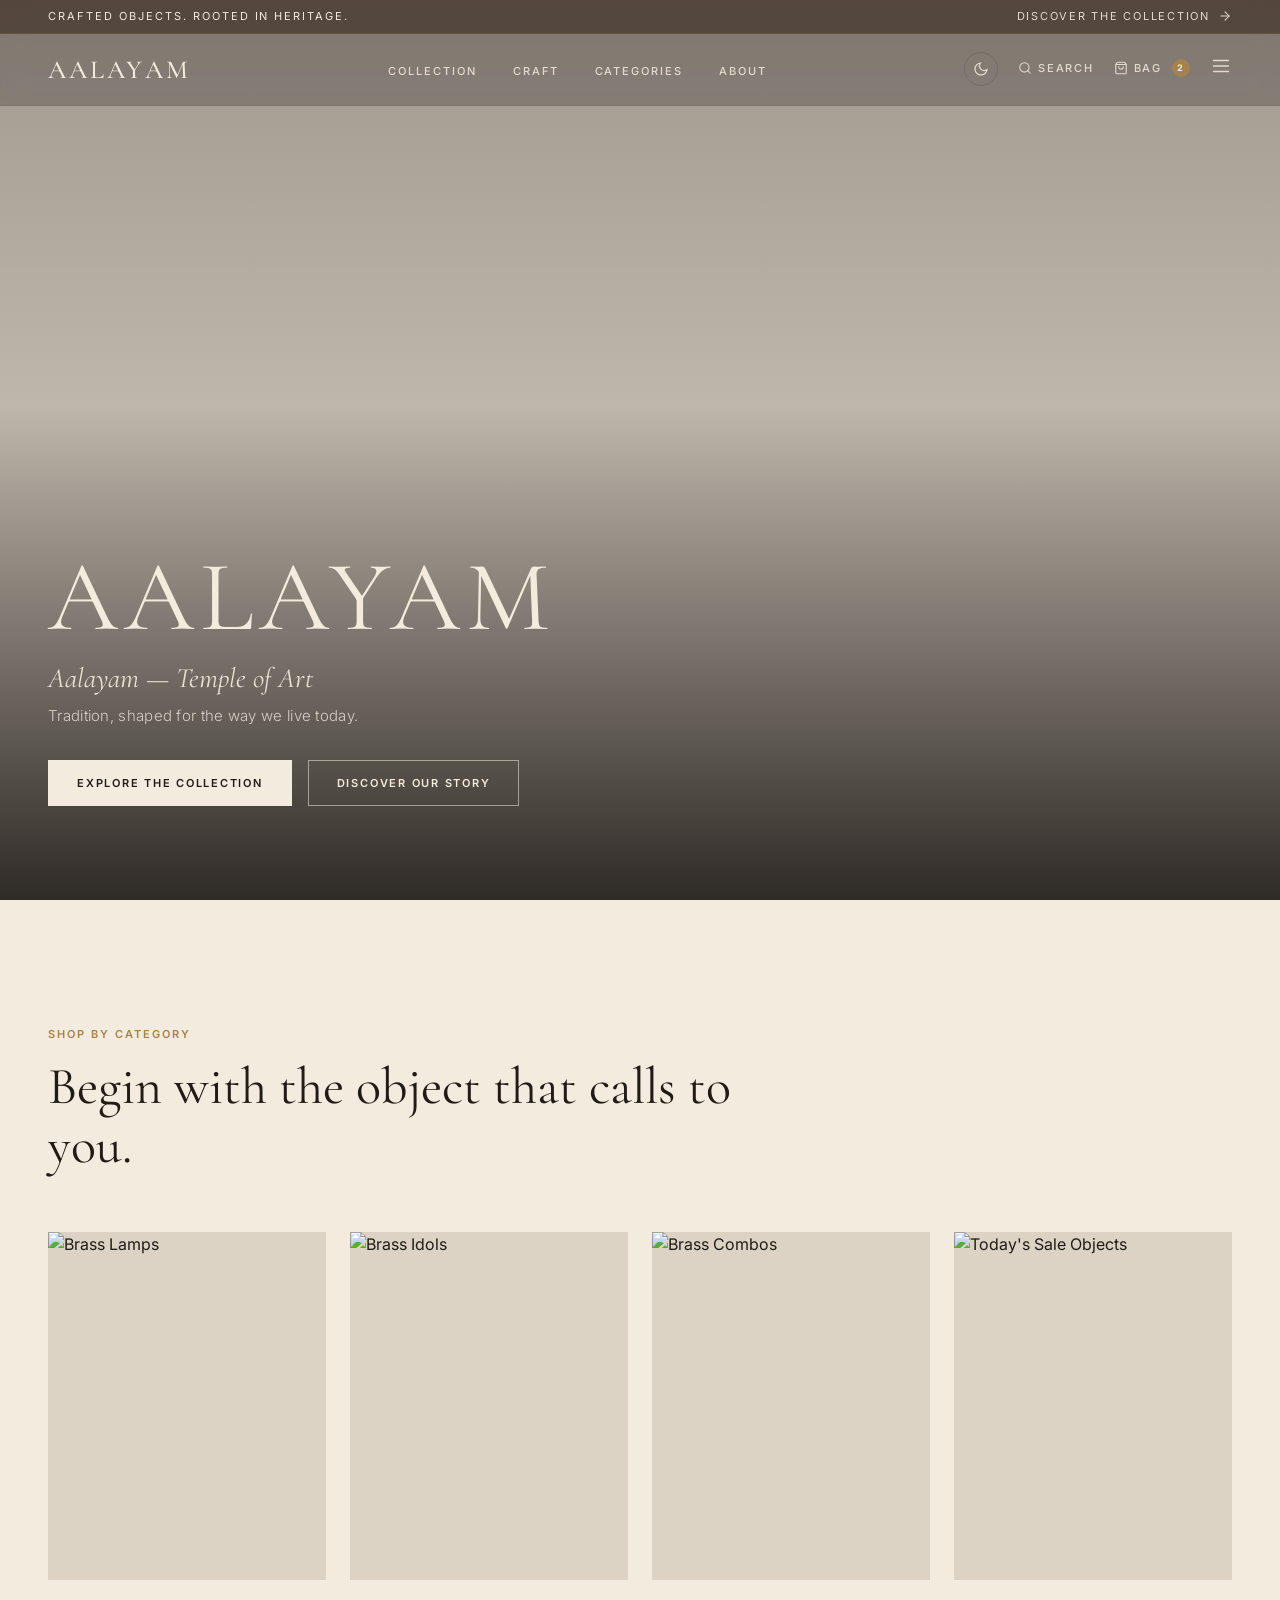
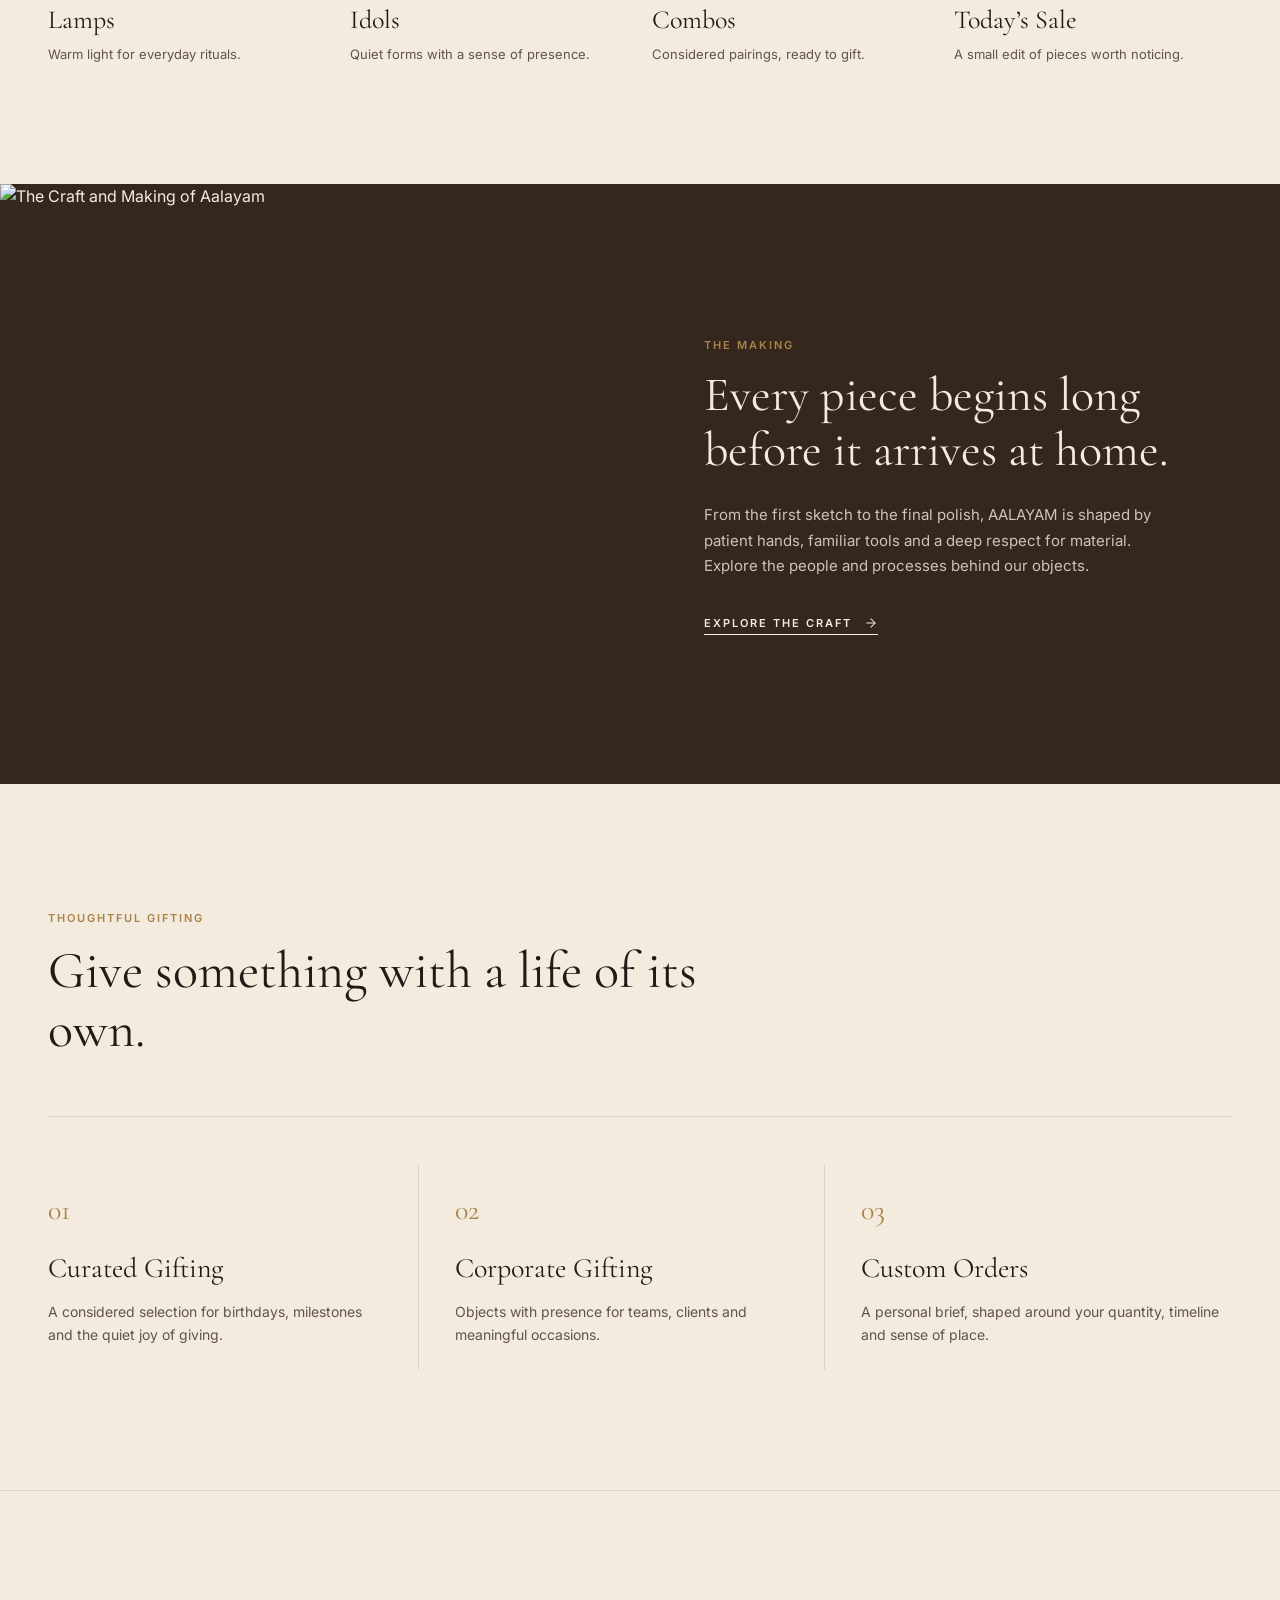
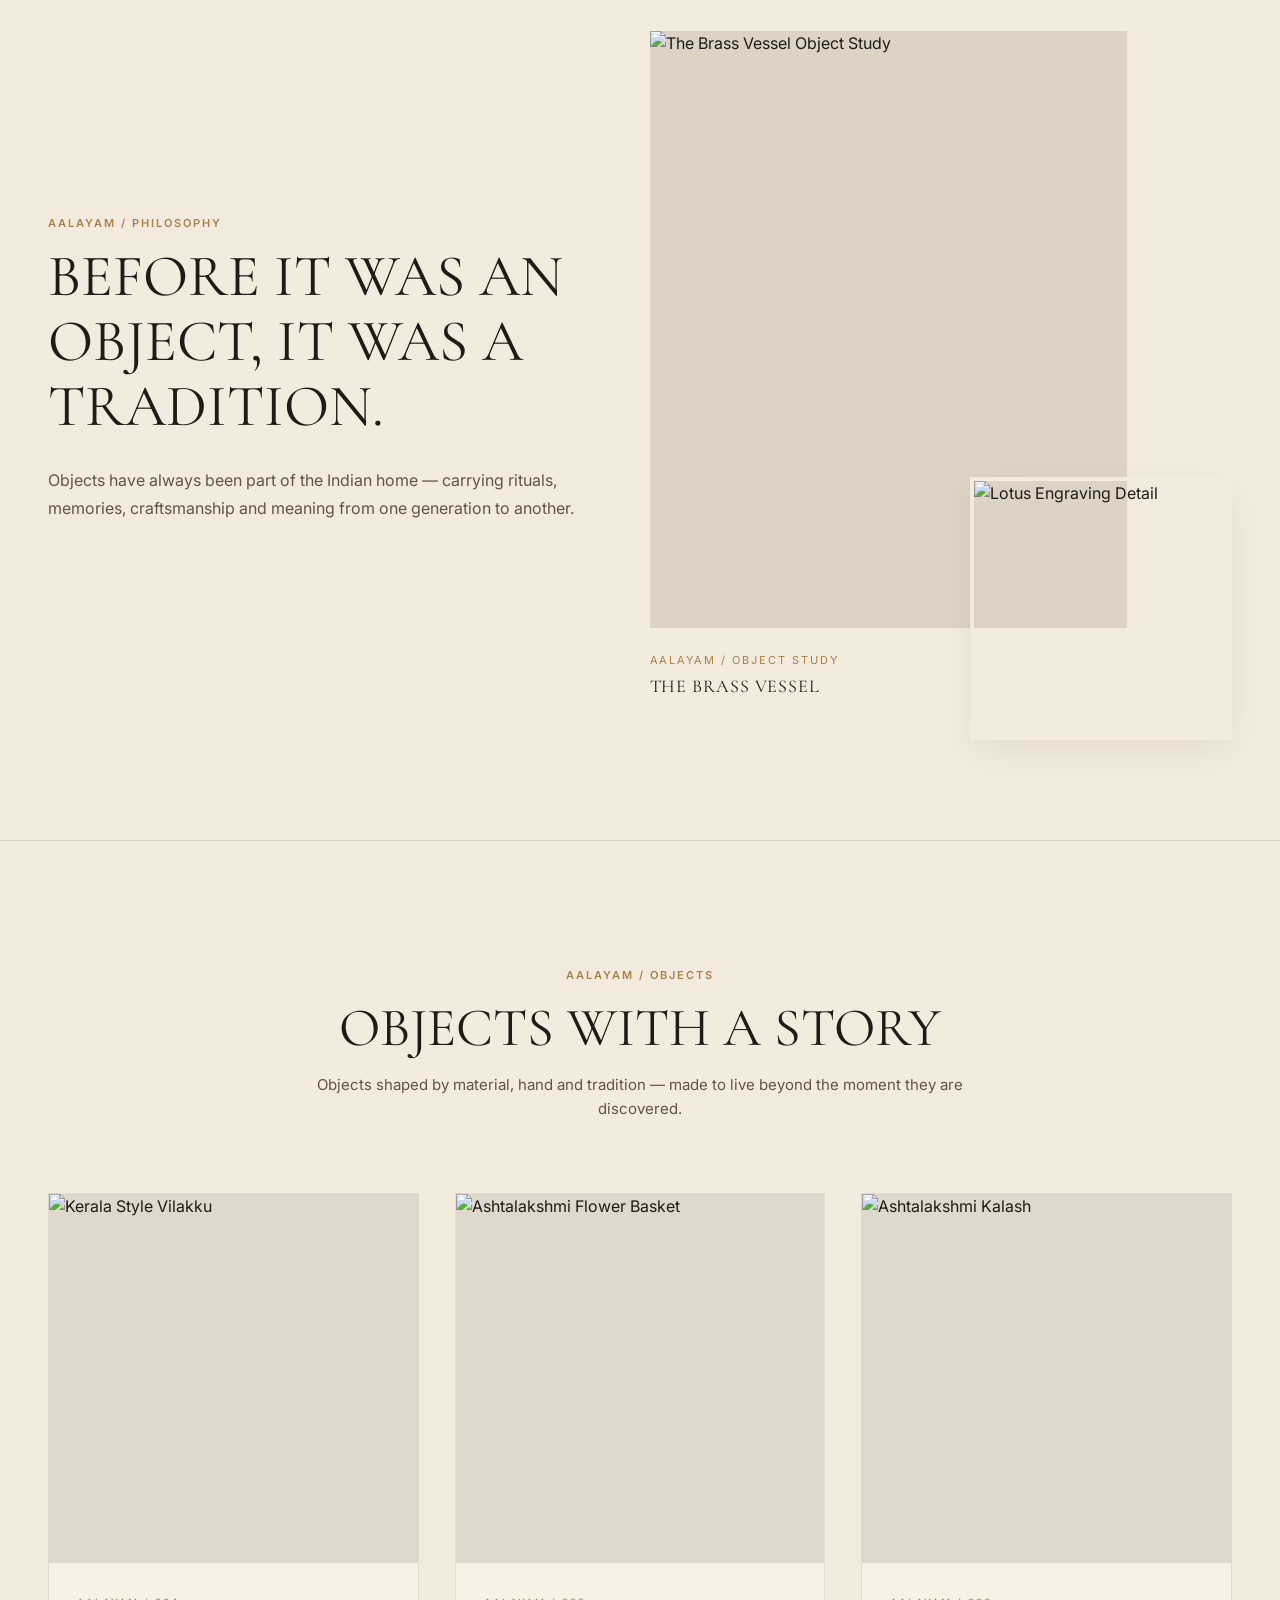
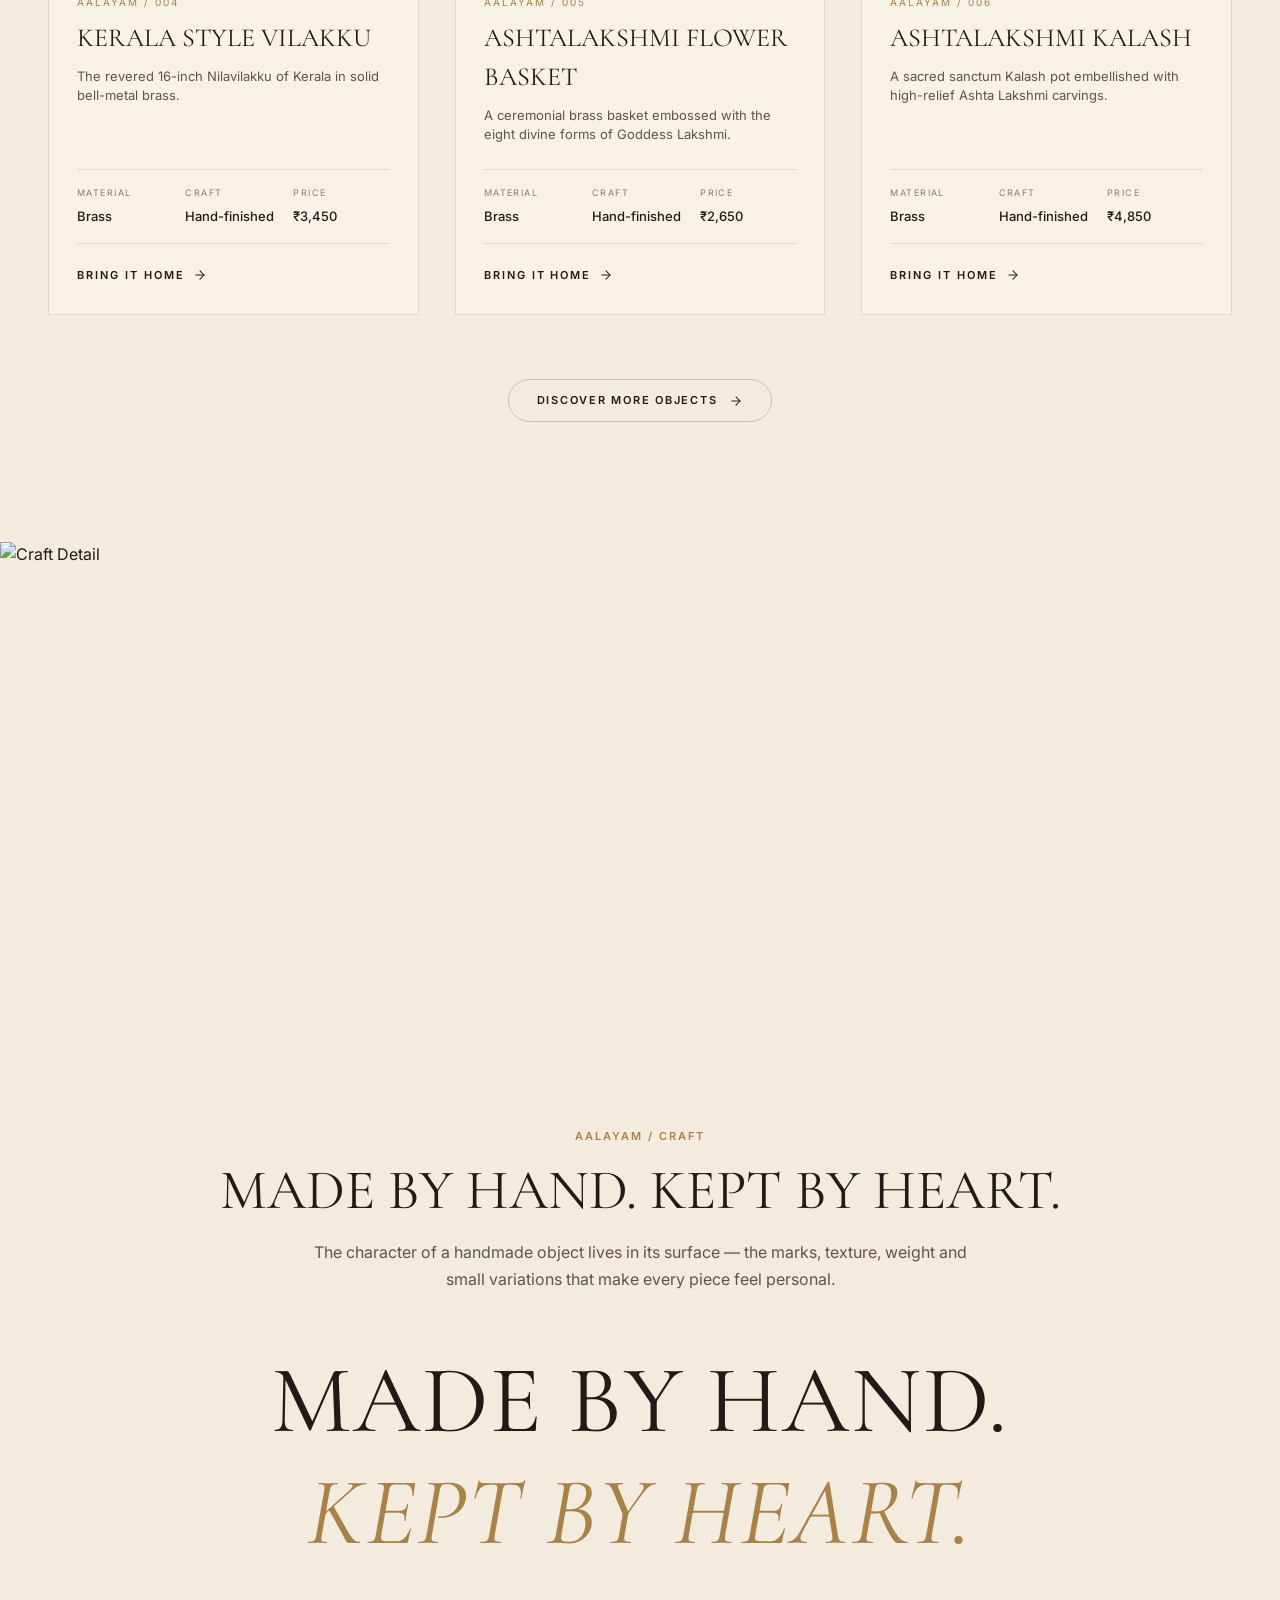
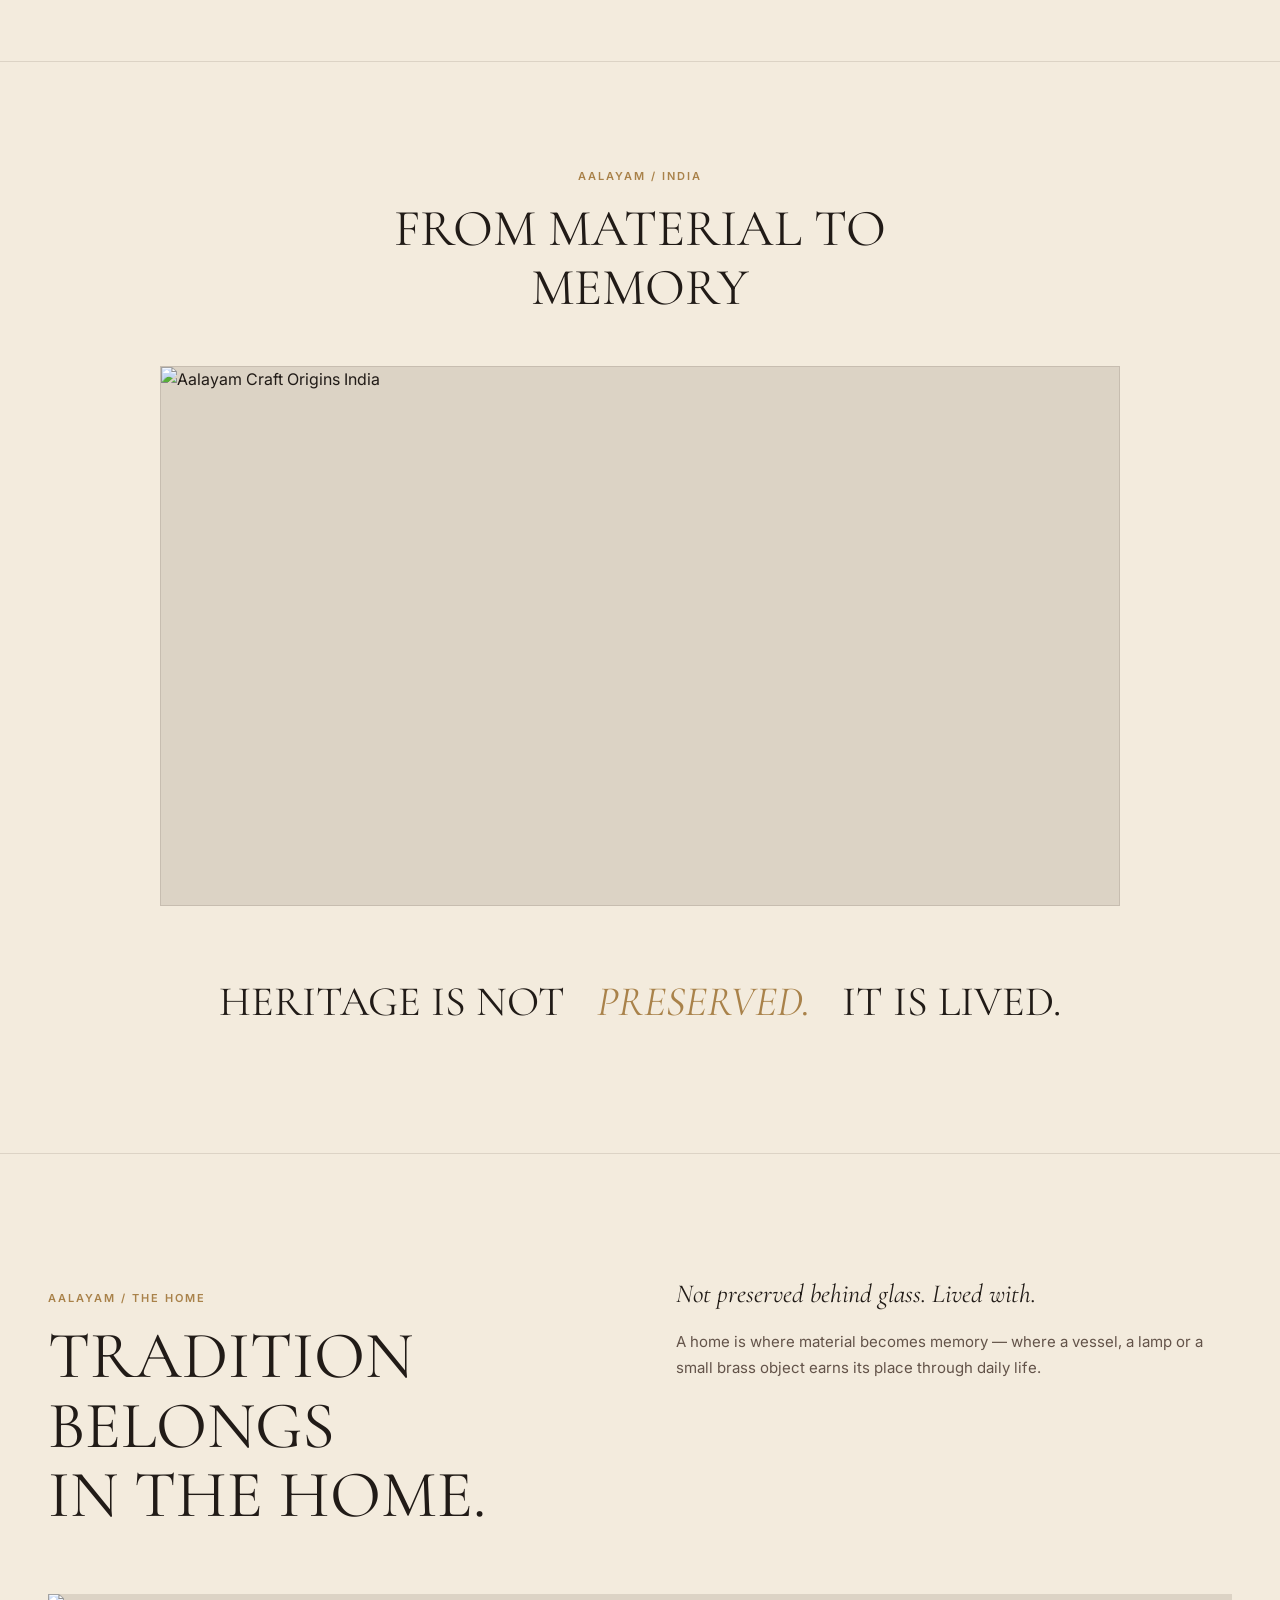
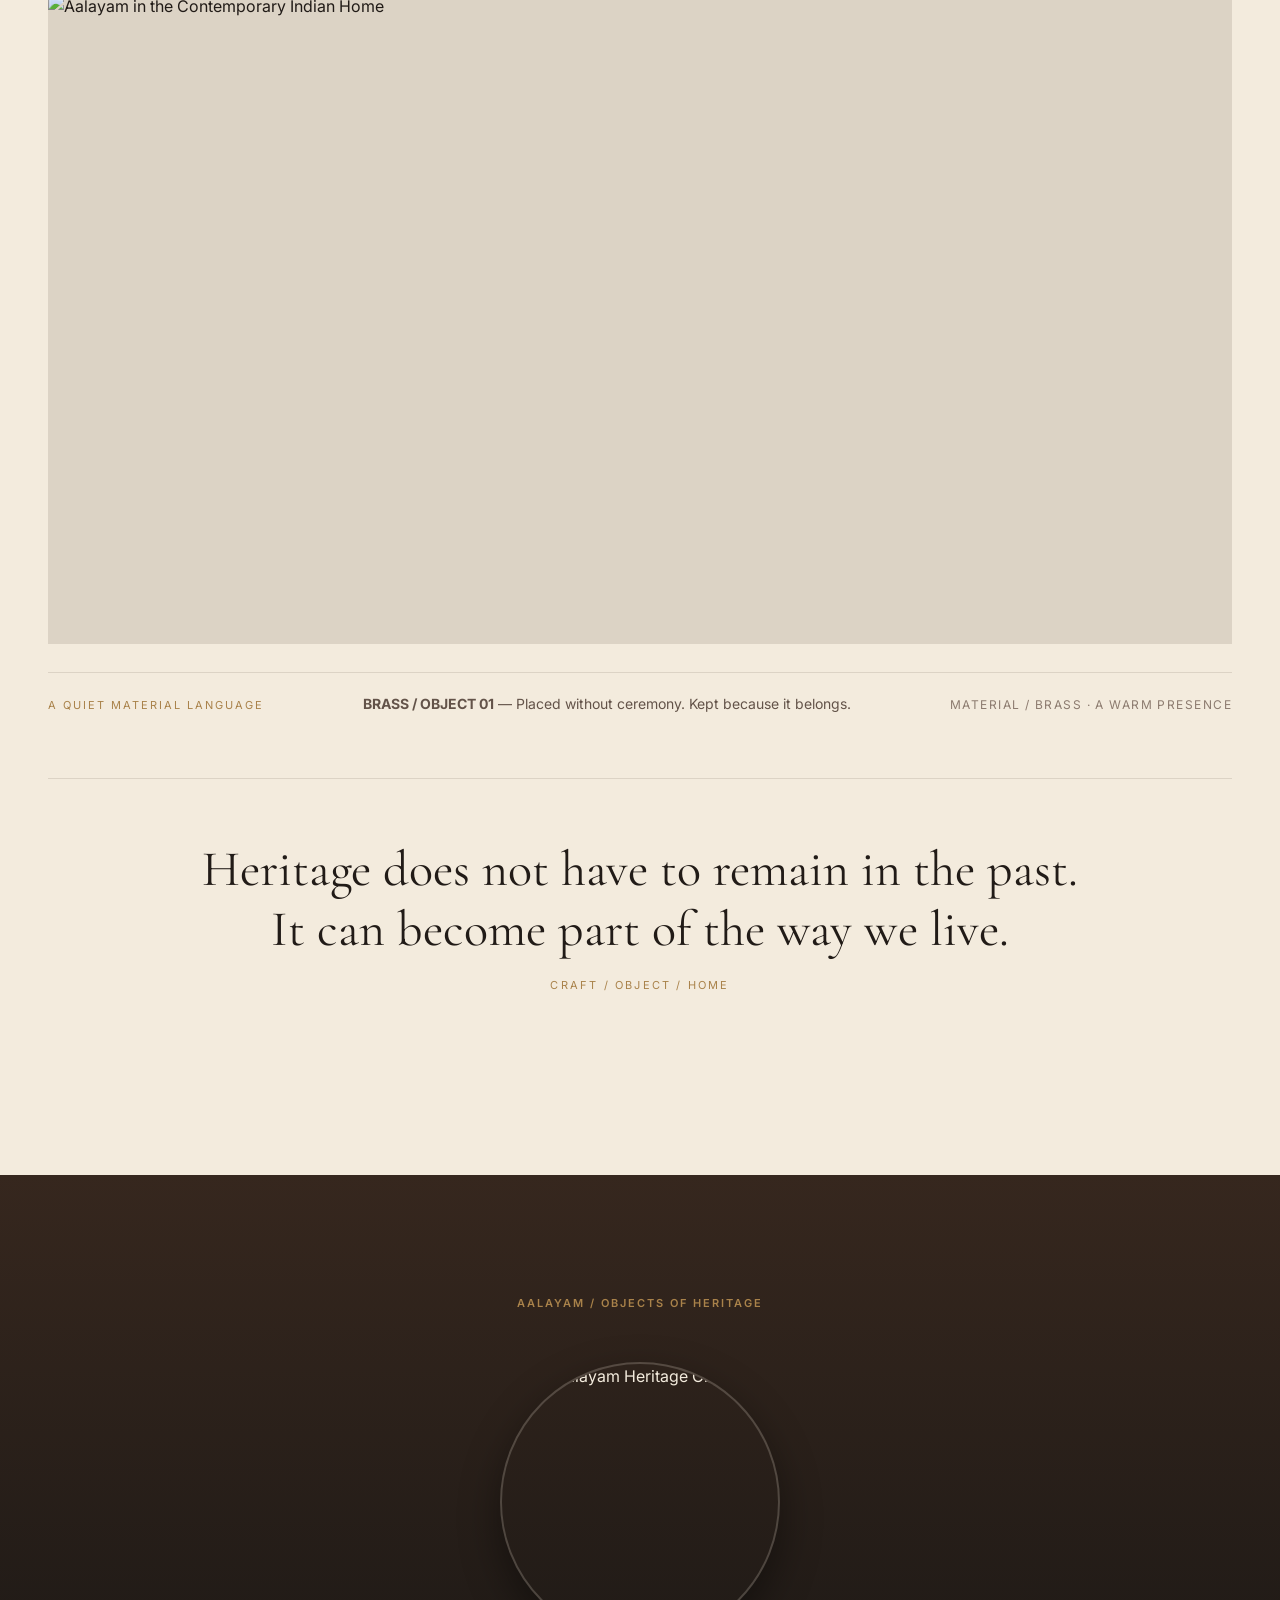
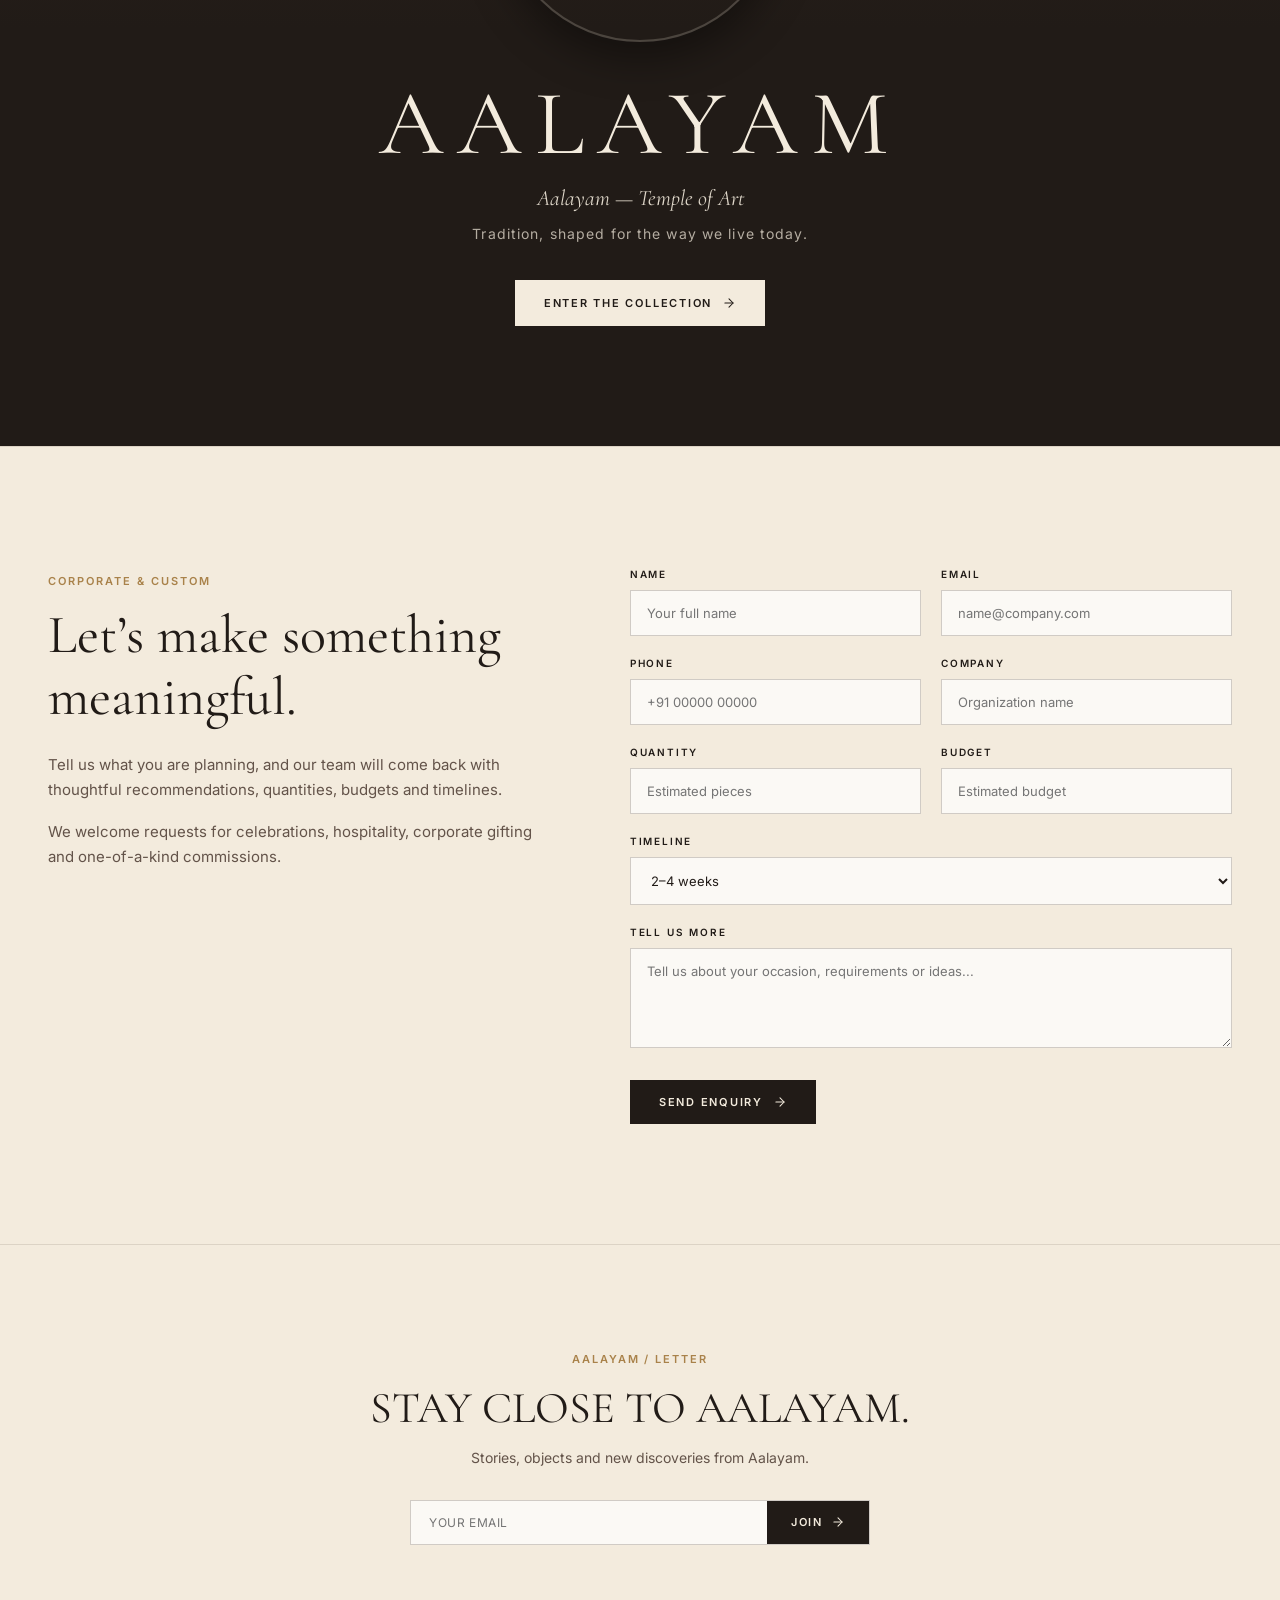
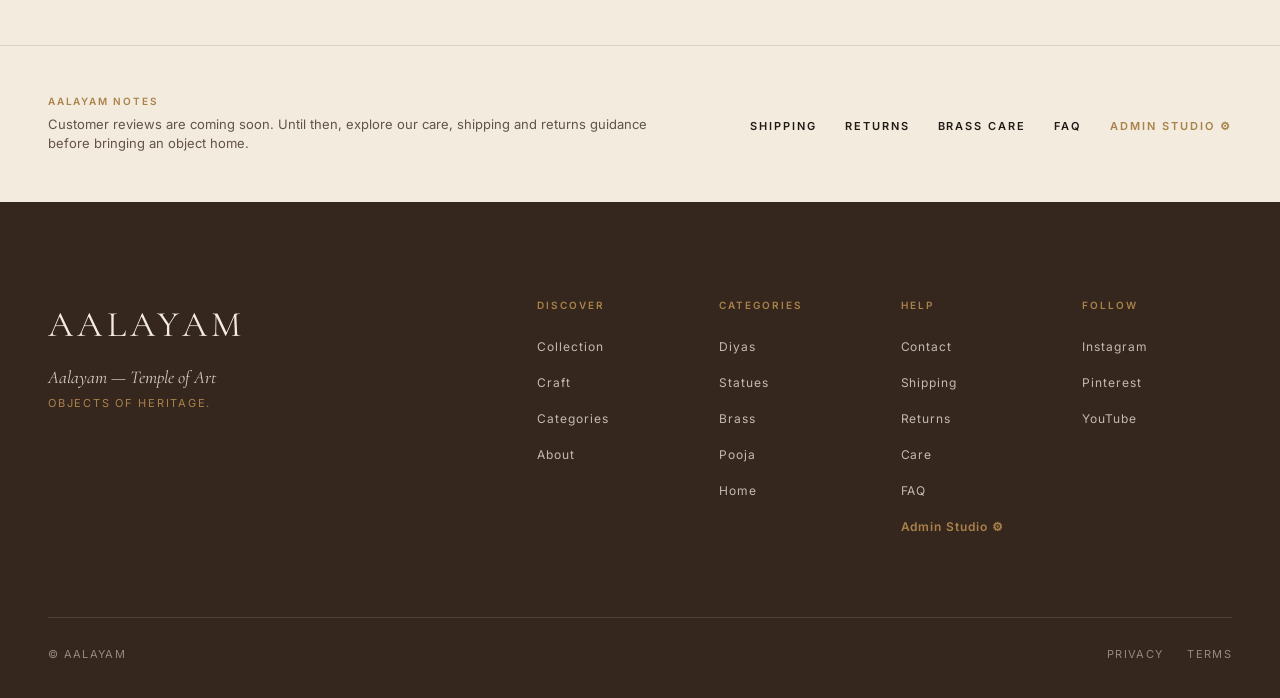
==== commit 4aabafac: "feat: complete AALAYAM luxury e-commerce suite with interactive collection customizer and full admin" ====
--- a/index.html
+++ b/index.html
@@ -1536,7 +1536,7 @@
           <p>We welcome requests for celebrations, hospitality, corporate gifting and one-of-a-kind commissions.</p>
         </div>
 
-        <form class="enquiry-form" onsubmit="event.preventDefault(); showToast('Enquiry received. We will connect soon.'); this.reset();">
+        <form class="enquiry-form" onsubmit="handleCorporateEnquiry(event, this)">
           <div class="form-group">
             <label for="name">NAME</label>
             <input type="text" id="name" name="name" required placeholder="Your full name">
@@ -1620,6 +1620,7 @@
         <li><a href="craft.html#care">RETURNS</a></li>
         <li><a href="craft.html#care">BRASS CARE</a></li>
         <li><a href="about.html">FAQ</a></li>
+            <li><a href="admin.html" style="color: var(--color-gold); font-weight: 600;">Admin Studio ⚙</a></li>
       </ul>
     </section>
   </main>
@@ -1663,6 +1664,7 @@
             <li><a href="craft.html#care">Returns</a></li>
             <li><a href="craft.html#care">Care</a></li>
             <li><a href="about.html">FAQ</a></li>
+            <li><a href="admin.html" style="color: var(--color-gold); font-weight: 600;">Admin Studio ⚙</a></li>
           </ul>
         </div>
 
